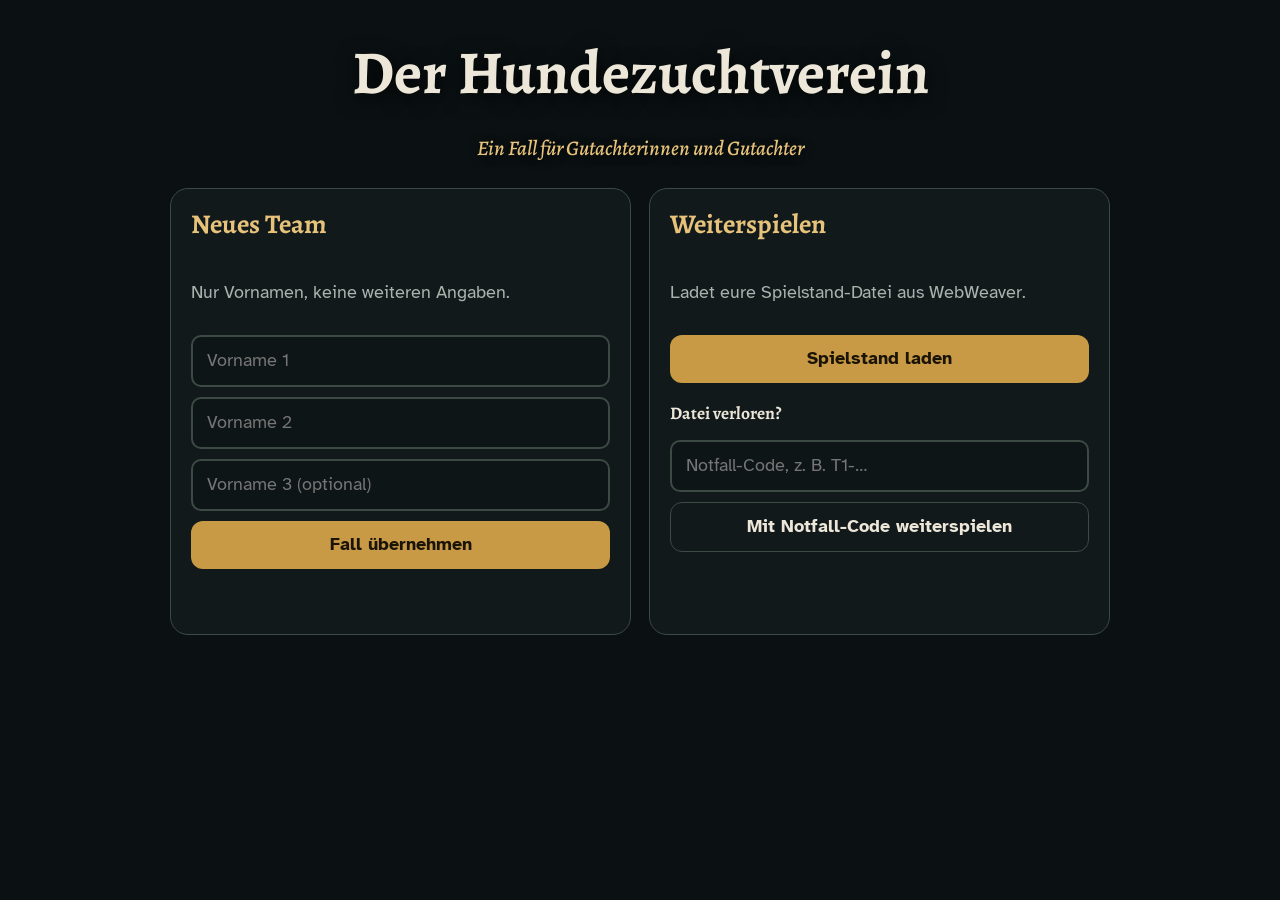
==== index.html @ 2e479d70 "Add files via upload" ====
<!DOCTYPE html>
<html lang="de">
<head>
<meta charset="utf-8">
<meta name="viewport" content="width=device-width, initial-scale=1, viewport-fit=cover">
<meta name="robots" content="noindex">
<title>Der Hundezuchtverein</title>
<link rel="stylesheet" href="engine/tresor.css?v=20261101a">
</head>
<body>
<div id="preview-hint">Das Spiel wird geladen …<br><br>Bleibt diese Meldung stehen, öffnet den Link in Safari und ladet die Seite neu.<br>Hilft das nicht, fehlen Dateien: Bitte der Lehrkraft Bescheid geben.</div>
<main id="start"></main>
<script src="engine/tresor.js?v=20261101a"></script>
<script>
TRESOR.start({
  base: '',
  rooms: [
    { title: 'Der Hundezuchtverein', place: 'Genetik · Mission 1 und 2', href: 'raum/index.html', color: '#D98A82' }
  ]
});
</script>
</body>
</html>
---- engine/tresor.css ----
/* TRESOR-ENGINE · Gestaltung für alle Räume */
@font-face { font-family: "Atkinson"; src: url("fonts/atkinson-hyperlegible-latin-400-normal.woff2") format("woff2"); font-weight: 400; font-display: swap; }
@font-face { font-family: "Atkinson"; src: url("fonts/atkinson-hyperlegible-latin-700-normal.woff2") format("woff2"); font-weight: 700; font-display: swap; }
@font-face { font-family: "Alegreya"; src: url("fonts/alegreya-latin-500-normal.woff2") format("woff2"); font-weight: 500; font-display: swap; }
@font-face { font-family: "Alegreya"; src: url("fonts/alegreya-latin-700-normal.woff2") format("woff2"); font-weight: 700; font-display: swap; }
@font-face { font-family: "Alegreya"; src: url("fonts/alegreya-latin-500-italic.woff2") format("woff2"); font-weight: 500; font-style: italic; font-display: swap; }

:root {
  --night: #0B1113; --panel: rgba(18, 26, 28, .94); --panel-solid: #141D1F; --line: #3C4A44;
  --ink: #EDE7D9; --muted: #A9B3AC; --brass: #C99A45; --brass-hi: #E6C27A; --ok: #9CCB7B; --no: #E59A8A;
  --paper: #EAE0C8; --paper-ink: #2B2418;
  --serif: "Alegreya", Georgia, "Times New Roman", serif;
  --sans: "Atkinson", -apple-system, "Segoe UI", system-ui, sans-serif;
  color-scheme: dark;
}
*, *::before, *::after { box-sizing: border-box; }
html, body { height: 100%; margin: 0; }
body { background: var(--night); color: var(--ink); font-family: var(--sans); font-size: 18px; line-height: 1.55;
  -webkit-text-size-adjust: 100%; -webkit-tap-highlight-color: transparent; }
h1, h2, h3 { font-family: var(--serif); font-weight: 700; line-height: 1.15; margin: 0 0 .4em; }
button, input, textarea { font: inherit; color: inherit; }
:focus-visible { outline: 3px solid var(--brass-hi); outline-offset: 3px; }
.muted { color: var(--muted); } .small { font-size: .85em; }

/* Vorschau-Hinweis (wird vom Skript entfernt) */
#preview-hint { position: fixed; top: 0; right: 0; bottom: 0; left: 0; z-index: 999; background: var(--night); display: flex; align-items: center; justify-content: center;
  text-align: center; padding: 30px; font-size: 1.3rem; }

.hot:focus-visible { box-shadow: 0 0 0 3px var(--brass-hi); }
.team-bar { color: var(--brass-hi); }
.warn { border: 1px solid var(--no); border-radius: 12px; padding: 12px 14px; background: rgba(229,154,138,.08); }

/* Knöpfe */
.btn { display: inline-flex; align-items: center; justify-content: center; min-height: 48px; padding: 10px 20px; border-radius: 12px;
  border: 0; background: var(--brass); color: #1A1407; font-weight: 700; cursor: pointer; text-decoration: none; }
.btn:active { transform: translateY(1px); }
.btn.ghost { background: transparent; color: var(--ink); border: 1.5px solid var(--line); }
.btn.small { min-height: 44px; padding: 8px 14px; font-size: .95rem; }
.row { display: flex; gap: 10px; flex-wrap: wrap; align-items: center; margin-top: 12px; }
.row.end { justify-content: flex-end; } .row.center { justify-content: center; }
.stack { display: grid; gap: 10px; }
input[type=text], textarea { width: 100%; min-height: 48px; padding: 10px 14px; border-radius: 10px; border: 2px solid var(--line);
  background: #0E1517; color: var(--ink); -webkit-user-select: text; user-select: text; }
.row input[type=text] { flex: 1; min-width: 200px; width: auto; }
textarea { resize: vertical; line-height: 1.5; }
.code-in { font-family: var(--serif); font-size: 1.35rem; letter-spacing: .12em; text-transform: uppercase; }
.feedback { min-height: 1.5em; margin-top: 8px; font-weight: 700; }
.feedback.no { color: var(--no); } .feedback.ok { color: var(--ok); }

/* Raum */
.stage { position: fixed; top: 0; right: 0; bottom: 0; left: 0; overflow: hidden; display: flex; align-items: center; justify-content: center; background: #050809;
  padding-top: env(safe-area-inset-top, 0px); padding-bottom: env(safe-area-inset-bottom, 0px); -webkit-user-select: none; user-select: none; touch-action: manipulation; }
.scene { position: relative; overflow: hidden; }
.scene-bg { position: absolute; top: 0; right: 0; bottom: 0; left: 0; width: 100%; height: 100%; object-fit: cover; }
.hot { position: absolute; background: transparent; border: 0; border-radius: 14px; cursor: pointer; padding: 0; transition: box-shadow .35s, background .35s; }
.hot.near, .hot.reveal { box-shadow: 0 0 0 2px rgba(230, 194, 122, .55), 0 0 26px rgba(230, 194, 122, .35) inset; background: rgba(230, 194, 122, .07); }
.dark { position: absolute; top: 0; right: 0; bottom: 0; left: 0; pointer-events: none; display: none; transition: opacity .5s;
  background: radial-gradient(circle at var(--x, 80%) var(--y, 75%), rgba(5, 8, 10, 0) 0, rgba(5, 8, 10, 0) 150px, rgba(5, 8, 10, .55) 260px, rgba(5, 8, 10, .8) 420px); }
.dark-mode .dark { display: block; }
.dark-mode.lights-on .dark { opacity: 0; }

.hud { position: absolute; top: 0; left: 0; right: 0; display: flex; justify-content: space-between; align-items: flex-start; gap: 12px;
  padding: calc(12px + env(safe-area-inset-top, 0px)) 16px 12px; pointer-events: none;
  background: linear-gradient(rgba(5, 8, 10, .75), rgba(5, 8, 10, 0)); }
.hud > * { pointer-events: auto; }
.hud-title strong { display: block; font-family: var(--serif); font-size: 1.45rem; text-shadow: 0 2px 8px #000; }
.hud-title span { color: var(--muted); font-size: .9rem; }
.hud-btns { display: flex; gap: 8px; flex-wrap: wrap; justify-content: flex-end; }
.hud-btn { min-height: 44px; padding: 8px 14px; border-radius: 999px; background: rgba(16, 22, 24, .82); border: 1px solid var(--line); cursor: pointer; }
.inv { position: absolute; left: 50%; transform: translateX(-50%); bottom: calc(12px + env(safe-area-inset-bottom, 0px));
  display: flex; gap: 8px; align-items: center; padding: 8px 12px; border-radius: 14px; background: rgba(16, 22, 24, .85); border: 1px solid var(--line); max-width: 94vw; overflow-x: auto; }
.inv-label { color: var(--muted); font-size: .8rem; margin-right: 4px; }
.inv-empty { color: var(--muted); font-size: .85rem; font-style: italic; }
.inv-item { min-height: 44px; padding: 6px 12px; border-radius: 10px; border: 1px solid var(--brass); background: rgba(201, 154, 69, .12); cursor: pointer; font-size: .9rem; }
.rotate { display: none; }
@media (orientation: portrait) and (max-width: 1100px) {
  .rotate { display: flex; position: absolute; top: 0; right: 0; bottom: 0; left: 0; z-index: 50; background: var(--night); align-items: center; justify-content: center; text-align: center; padding: 30px; font-size: 1.25rem; }
}

/* Dialoge */
.dlg { position: fixed; top: 0; right: 0; bottom: 0; left: 0; z-index: 100; background: rgba(3, 5, 6, .7); display: flex; align-items: center; justify-content: center;
  padding: calc(16px + env(safe-area-inset-top, 0px)) 16px calc(16px + env(safe-area-inset-bottom, 0px)); }
.dlg-card { position: relative; width: 100%; max-width: 760px; max-height: 100%; overflow: auto; -webkit-overflow-scrolling: touch;
  background: var(--panel); border: 1px solid var(--line); border-radius: 18px; padding: 22px 24px; box-shadow: 0 24px 70px rgba(0, 0, 0, .6); }
.dlg-card h2 { color: var(--brass-hi); font-size: 1.7rem; padding-right: 44px; }
.dlg-close { position: absolute; top: 10px; right: 10px; width: 44px; height: 44px; border: 0; border-radius: 50%; background: transparent; font-size: 1.8rem; line-height: 1; color: var(--muted); cursor: pointer; }
.dlg-card p { margin: .4em 0 .8em; }
.dlg-world { max-width: 620px; font-family: var(--serif); font-size: 1.2rem; }
.dlg-doc.notebook .doc-text, .dlg-doc.paper .doc-text, .dlg-doc.plaque .doc-text {
  background: var(--paper); color: var(--paper-ink); border-radius: 6px; padding: 18px 20px; font-family: var(--serif); font-size: 1.18rem; line-height: 1.55;
  box-shadow: 0 8px 24px rgba(0, 0, 0, .45); }
.dlg-doc.notebook .doc-text { font-style: italic; transform: rotate(-.5deg); }
.dlg-doc.plaque .doc-text { background: linear-gradient(135deg, #C9A35A, #9C7631); color: #22190A; font-style: normal; }
.dlg-lock { max-width: 560px; }
.dlg-done h2 { color: var(--ok); }

/* Nachrichten */
.msg { display: flex; gap: 14px; align-items: flex-start; margin: 10px 0; }
.msg-face { width: 64px; height: 64px; border-radius: 50%; object-fit: cover; border: 2px solid var(--brass); flex: none; }
.msg-body { background: rgba(255, 255, 255, .04); border: 1px solid var(--line); border-radius: 4px 14px 14px 14px; padding: 10px 14px; flex: 1; }
.msg-from { font-size: .85rem; color: var(--muted); margin-bottom: 4px; } .msg-from strong { color: var(--brass-hi); }
.msg-text p { margin: .2em 0 .5em; }
.hints { margin-top: 16px; border-top: 1px solid var(--line); padding-top: 12px; }

/* Rätsel */
.prompt { font-size: 1.05rem; }
.wheels { display: flex; gap: 14px; justify-content: center; margin: 14px 0; }
.wheel { display: flex; flex-direction: column; align-items: center; background: #0E1517; border: 2px solid var(--line); border-radius: 14px; padding: 6px; }
.wheel-btn { width: 64px; height: 52px; border: 0; background: transparent; font-size: 1.3rem; color: var(--brass-hi); cursor: pointer; }
.wheel-val { font-family: var(--serif); font-size: 2.4rem; font-weight: 700; min-width: 64px; text-align: center; }
.cards { display: grid; grid-template-columns: repeat(auto-fit, minmax(150px, 1fr)); gap: 12px; margin: 12px 0; }
.card-item { position: relative; display: flex; flex-direction: column; align-items: center; gap: 4px; padding: 12px; min-height: 140px;
  background: #182224; border: 2px solid var(--line); border-radius: 14px; cursor: pointer; }
.card-item em { color: var(--muted); font-family: var(--serif); }
.card-item.picked { border-color: var(--brass); background: #252118; }
.card-item .num { position: absolute; top: 8px; right: 8px; min-width: 30px; height: 30px; border-radius: 50%; background: var(--brass); color: #1A1407; font-weight: 700; line-height: 30px; }
.card-item .num:empty { display: none; }
.card-art svg { width: 110px; height: 80px; }
.select-stage { position: relative; margin: 12px 0; border-radius: 12px; overflow: hidden; }
.select-stage img { display: block; width: 100%; }
.mark { position: absolute; width: 56px; height: 56px; margin: -28px 0 0 -28px; border-radius: 50%; border: 3px solid var(--brass-hi);
  background: rgba(230, 194, 122, .2); cursor: pointer; box-shadow: 0 0 0 3px rgba(0, 0, 0, .35); }
.mark.on { background: rgba(156, 203, 123, .55); border-color: #DDF2CF; }
.mark-label { position: absolute; top: 58px; left: 50%; transform: translateX(-50%); white-space: nowrap; background: rgba(10, 14, 16, .85);
  color: var(--ink); padding: 2px 8px; border-radius: 6px; font-size: .85rem; pointer-events: none; }
.pool { display: flex; flex-wrap: wrap; gap: 8px; min-height: 52px; margin: 10px 0; }
.chip { min-height: 44px; padding: 8px 14px; border-radius: 999px; border: 2px solid var(--line); background: #182224; cursor: pointer; }
.chip.active { border-color: var(--brass-hi); background: #2E2815; }
.targets { display: grid; grid-template-columns: repeat(auto-fit, minmax(200px, 1fr)); gap: 10px; }
.zone { display: block; width: 100%; text-align: left; min-height: 120px; padding: 12px; border-radius: 14px; border: 2px dashed var(--line); background: rgba(255, 255, 255, .03); cursor: pointer; }
.zone strong { display: block; font-family: var(--serif); font-size: 1.15rem; margin-bottom: 6px; }
.zone-cards { display: flex; flex-wrap: wrap; gap: 6px; }
.lbl { display: block; margin: 12px 0 6px; font-weight: 700; }

/* Zoom */
.zoom-box { max-height: 60vh; overflow: auto; border-radius: 12px; background: #000; -webkit-overflow-scrolling: touch; }
.zoom-box img { display: block; width: 100%; }

/* Akte */
.dlg-akte { max-width: 820px; }
.tabs { display: flex; gap: 6px; flex-wrap: wrap; margin: 6px 0 14px; }
.tab { min-height: 44px; padding: 8px 14px; border-radius: 10px; border: 1px solid var(--line); background: transparent; cursor: pointer; }
.tab.on { background: var(--brass); color: #1A1407; border-color: var(--brass); font-weight: 700; }
.akte-item { border: 1px solid var(--line); border-radius: 12px; padding: 12px 14px; margin: 10px 0; background: rgba(255, 255, 255, .03); }
.akte-item.evidence { border-color: var(--brass); }
.merksatz { border-left: 4px solid var(--brass); padding-left: 12px; font-family: var(--serif); font-size: 1.1rem; }

/* Meldung */
.toast { position: fixed; left: 50%; top: calc(80px + env(safe-area-inset-top, 0px)); transform: translateX(-50%); z-index: 200; max-width: min(620px, 90vw);
  background: rgba(16, 22, 24, .95); border: 1px solid var(--brass); border-radius: 12px; padding: 10px 16px; text-align: center; opacity: 0; transition: opacity .3s; pointer-events: none; }
.toast.show { opacity: 1; }

/* Startseite */
.start-bg { position: fixed; top: 0; right: 0; bottom: 0; left: 0; background: center / cover no-repeat; filter: brightness(.55); z-index: -1; }
#start { max-width: 980px; margin: 0 auto; padding: calc(28px + env(safe-area-inset-top, 0px)) 20px 40px; }
.start-head { text-align: center; margin: 10px 0 24px; }
.start-head h1 { font-size: clamp(2.4rem, 6vw, 3.8rem); text-shadow: 0 4px 20px #000; }
.start-head .sub { font-family: var(--serif); font-style: italic; font-size: 1.3rem; color: var(--brass-hi); text-shadow: 0 2px 10px #000; }
.start-panels { display: grid; grid-template-columns: repeat(auto-fit, minmax(300px, 1fr)); gap: 18px; }
.panel { background: var(--panel); border: 1px solid var(--line); border-radius: 18px; padding: 20px; display: grid; gap: 10px; align-content: start; }
.panel h2 { color: var(--brass-hi); } .panel h3 { font-size: 1.1rem; margin-top: 10px; }
.team { text-align: center; font-family: var(--serif); font-size: 1.2rem; }
.plan { display: grid; grid-template-columns: repeat(auto-fit, minmax(210px, 1fr)); gap: 14px; margin: 18px 0; }
.plan-room { display: flex; flex-direction: column; gap: 4px; min-height: 110px; padding: 16px; border-radius: 16px; text-decoration: none; color: var(--ink);
  background: var(--panel); border: 2px solid var(--c, var(--brass)); }
.plan-room strong { font-family: var(--serif); font-size: 1.3rem; color: var(--c, var(--brass-hi)); }
.plan-room.closed { border-color: var(--line); opacity: .55; }
.plan-room.closed strong { color: var(--muted); }

/* ===== Engine 1.2: Textkarten, Lückensatz, Einspruch, Tabellen, Notfall auf Papier ===== */
.dlg-card h3 { font-family: var(--serif); font-size: 1.15rem; color: var(--brass-hi); margin: 18px 0 8px; }
.opts { display: grid; gap: 8px; margin: 8px 0; }
.opt { display: flex; gap: 12px; align-items: flex-start; text-align: left; min-height: 52px; padding: 10px 14px; border-radius: 12px;
  border: 2px solid var(--line); background: #182224; cursor: pointer; line-height: 1.4; }
.opt:hover { border-color: #56655C; }
.opt.on { border-color: var(--brass-hi); background: #2E2815; }
.opt-tag { flex: none; min-width: 2.2em; font-family: var(--serif); font-weight: 700; color: var(--brass-hi); }
.opt-text { flex: 1; }
.cloze { line-height: 2.6; font-size: 1.05rem; margin: 10px 0; }
.cloze strong { color: var(--brass-hi); font-family: var(--serif); }
select.gap { display: inline-block; max-width: 100%; min-height: 44px; margin: 2px 4px; padding: 6px 10px; border-radius: 10px;
  border: 2px solid var(--brass); background: #182224; color: var(--ink); font: inherit; }
.konter { margin-top: 8px; }
.evi { border: 1px solid var(--line); border-radius: 10px; margin: 6px 0; padding: 6px 12px; background: rgba(255, 255, 255, .03); }
.evi summary { cursor: pointer; min-height: 44px; display: flex; align-items: center; font-weight: 700; }
.evi .doc-text { background: transparent; padding: 4px 0 8px; }
.tbl-wrap { overflow-x: auto; margin: 8px 0; }
table.data { border-collapse: collapse; width: 100%; font-size: .95rem; }
table.data th, table.data td { border: 1px solid var(--line); padding: 6px 10px; text-align: left; }
table.data th { background: #1B2A2B; color: var(--brass-hi); font-family: var(--serif); }
.paper-task { border-left: 4px solid var(--brass); padding: 8px 12px; background: rgba(201, 154, 69, .08); }
.check { display: flex; gap: 10px; align-items: center; min-height: 48px; cursor: pointer; }
.check input { width: 26px; height: 26px; accent-color: #C99A45; }

.einspruch-sum { margin: 14px 0 4px; padding: 8px 12px; border-left: 4px solid var(--brass); background: rgba(201, 154, 69, .08); font-size: .95rem; }

/* ===== Engine 1.3: optionale Sprachaufnahmen ===== */
.audio-box { margin: 10px 0 12px; padding: 8px 12px; border: 1px solid var(--line); border-radius: 12px; background: rgba(255, 255, 255, .04); }
.audio-label { display: block; font-size: .85rem; color: var(--muted); margin-bottom: 4px; }
.audio-box audio { width: 100%; min-height: 44px; }
.dlg-doc.paper .audio-box, .dlg-doc.notebook .audio-box { background: rgba(0, 0, 0, .25); }

/* ===== Engine 1.3: Nachschlagen ===== */
.ref { border: 1px solid var(--line); border-radius: 12px; padding: 2px 14px 8px; margin: 12px 0 14px; background: rgba(255, 255, 255, .03); }
.ref summary { min-height: 44px; display: flex; align-items: center; font-weight: 700; color: var(--brass-hi); cursor: pointer; }
.ref-item { margin: 6px 0 10px; padding-top: 8px; border-top: 1px dashed var(--line); font-size: .98rem; }
.ref-item .doc-text { font-family: var(--serif); font-size: 1.05rem; background: rgba(255, 255, 255, .04); padding: 8px 12px; border-radius: 8px; }
.ref-own { font-style: italic; background: rgba(201, 154, 69, .08); border-left: 4px solid var(--brass); padding: 6px 12px; }

/* Freitext mit Nachschlagen: auf breiten Bildschirmen zwei Spalten (links schreiben, rechts nachschlagen) */
@media (min-width: 900px) {
  .dlg-card.has-ref { display: grid; grid-template-columns: minmax(0, 1fr) minmax(0, 1fr); column-gap: 22px; align-content: start; max-width: 1080px; }
  .dlg-card.has-ref > * { grid-column: 1; }
  .dlg-card.has-ref > .ref { grid-column: 2; grid-row: 2 / span 8; align-self: start; margin: 0; max-height: 68vh; overflow: auto; }
}

.audio-msg { display: none; font-size: .92rem; color: #E59A8A; }
.audio-msg a { color: var(--brass-hi); }

/* ---------- Neue Rätselformate ab Engine 1.4 ---------- */
/* Markieren im Text: Farbe nie allein, hinter jeder Markierung steht das Wort in Klammern */
.pens { display: flex; flex-wrap: wrap; gap: 8px; margin: 10px 0; }
.pen { min-height: 48px; padding: 8px 16px; border-radius: 999px; border: 2px solid var(--line); background: #182224; color: var(--ink); cursor: pointer; font: inherit; }
.pen.on { border-color: var(--brass-hi); background: #2E2815; font-weight: 700; }
.markup-text { line-height: 2.3; font-size: 1.08rem; margin: 12px 0; padding: 14px; border-radius: 14px; background: rgba(255, 255, 255, .04); border: 1px solid var(--line); }
.seg { display: inline; padding: 4px 6px; margin: 0 1px; border-radius: 8px; border: 2px solid transparent; background: transparent; color: var(--ink); font: inherit; text-align: left; cursor: pointer; }
.seg:hover { border-color: #56655C; }
.seg-nr { font-family: var(--serif); font-weight: 700; color: var(--brass-hi); }
.seg-tag { font-weight: 700; font-size: .9rem; }
.seg.m-beo { border-bottom: 4px solid var(--brass-hi); background: rgba(230, 194, 122, .18); }
.seg.m-deu { border: 2px dashed #9CCB7B; background: rgba(156, 203, 123, .16); }
/* Nachfragen */
.annahmen { margin: 10px 0; padding: 10px 14px; border-left: 4px solid var(--brass); background: rgba(201, 154, 69, .08); font-size: .97rem; }
.annahmen p { margin: 6px 0; }
.nf-rows { display: grid; gap: 14px; margin: 12px 0; }
.nf-row { padding: 12px 14px; border-radius: 14px; border: 1px solid var(--line); background: rgba(255, 255, 255, .03); }
.nf-say { margin: 0 0 8px; font-family: var(--serif); font-size: 1.08rem; }
.nf-reply { margin-top: 8px; }
.nf-label { display: block; margin-top: 8px; }
/* Netz verbinden */
.net-stage { position: relative; height: 430px; margin: 12px 0 6px; border-radius: 14px; border: 1px dashed var(--line); background: rgba(255, 255, 255, .03); overflow: hidden; }
.net-lines { position: absolute; left: 0; top: 0; width: 100%; height: 100%; pointer-events: none; }
.net-node { position: absolute; transform: translate(-50%, -50%); width: 34%; min-width: 150px; max-width: 260px; padding: 10px 12px; text-align: left; border-radius: 12px;
  border: 2px solid var(--line); background: var(--panel-solid); color: var(--ink); font: inherit; font-size: .95rem; line-height: 1.35; cursor: pointer; display: flex; gap: 8px; align-items: flex-start; z-index: 1; }
.net-node strong { flex: none; font-family: var(--serif); color: var(--brass-hi); }
.net-node.from { border-color: var(--brass-hi); background: #2E2815; }
.net-edges { display: flex; flex-wrap: wrap; gap: 8px; margin: 6px 0 10px; align-items: center; }
.net-edges .edge { white-space: nowrap; }
@media (max-width: 640px) { .net-stage { height: 560px; } .net-node { width: 44%; } }
/* Aufgabe auf Papier */
.sample-chain { margin: 10px 0; padding-left: 1.4em; }
.sample-chain li { margin: 6px 0; padding: 6px 10px; border-radius: 10px; background: rgba(255, 255, 255, .05); list-style: decimal; }
.sample-chain li + li::before { content: ''; }

/* ---------- Schloss-Animation ab Engine 1.5 ---------- */
.fx-lock { position: fixed; inset: 0; z-index: 2000; display: flex; flex-direction: column; align-items: center; justify-content: center; padding: 20px; text-align: center;
  background: radial-gradient(circle at 50% 42%, #1B2A2C 0%, #080C0D 70%); color: var(--ink); overflow: hidden; animation: fxFade .35s ease-out; }
.fx-lock.out { opacity: 0; transition: opacity .3s; }
.fx-glow { position: absolute; left: 50%; top: 40%; width: 640px; height: 640px; margin: -320px 0 0 -320px; border-radius: 50%; opacity: 0;
  background: radial-gradient(circle, rgba(230, 194, 122, .55) 0%, rgba(201, 154, 69, .18) 40%, rgba(201, 154, 69, 0) 70%); animation: fxGlow 2.4s ease-out 2.35s forwards; }
.fx-ring { position: absolute; left: 50%; top: 40%; width: 260px; height: 260px; margin: -130px 0 0 -130px; border-radius: 50%; border: 4px solid var(--brass-hi); opacity: 0; animation: fxRing 1.3s ease-out 2.45s forwards; }
.fx-ring.r2 { animation-delay: 2.75s; border-width: 2px; }
.fx-stage { position: relative; width: min(240px, 52vw); }
.fx-svg { width: 100%; height: auto; display: block; filter: drop-shadow(0 8px 24px rgba(0, 0, 0, .6)); animation: fxShake .5s ease-in-out 1.95s; }
.fx-shackle { transform-origin: 82px 132px; animation: fxShackle 1s ease-in-out 2.35s forwards; }
.fx-body { animation: fxFlash .9s ease-out 2.35s; }
.fx-sparks { position: absolute; left: 50%; top: 47%; width: 0; height: 0; }
.spark { position: absolute; left: -4px; top: -4px; width: 8px; height: 8px; border-radius: 50%; background: var(--brass-hi); box-shadow: 0 0 10px 2px rgba(230, 194, 122, .9); opacity: 0;
  animation: fxSpark 1.2s ease-out calc(2.45s + var(--dl)) forwards; }
.fx-lamps { display: flex; gap: 26px; margin: 18px 0 10px; }
.fx-lamp { display: flex; flex-direction: column; align-items: center; gap: 6px; font-size: .95rem; color: var(--muted); }
.fx-lamp i { width: 22px; height: 22px; border-radius: 50%; background: #2A3331; border: 2px solid var(--line); }
.fx-lamp span { font-family: var(--serif); letter-spacing: .02em; }
.fx-lamp.l1 i { animation: fxLamp .4s ease-out .5s forwards; } .fx-lamp.l2 i { animation: fxLamp .4s ease-out 1.1s forwards; } .fx-lamp.l3 i { animation: fxLamp .4s ease-out 1.7s forwards; }
.fx-lamp.l1 span { animation: fxLampText .4s ease-out .5s forwards; } .fx-lamp.l2 span { animation: fxLampText .4s ease-out 1.1s forwards; } .fx-lamp.l3 span { animation: fxLampText .4s ease-out 1.7s forwards; }
.fx-title { margin: 6px 0 4px; font-family: var(--serif); font-size: clamp(1.9rem, 6vw, 3rem); color: var(--brass-hi); letter-spacing: .03em; opacity: 0; transform: translateY(14px); animation: fxIn .7s ease-out 3.1s forwards; }
.fx-text { margin: 0 0 18px; max-width: 34em; font-size: 1.1rem; opacity: 0; animation: fxIn .7s ease-out 3.5s forwards; }
.fx-next { opacity: 0; pointer-events: none; animation: fxIn .5s ease-out 4.1s forwards; }
.fx-lock.done .fx-next { opacity: 1; pointer-events: auto; animation: none; }
.fx-skip { position: absolute; top: calc(14px + env(safe-area-inset-top, 0px)); right: 16px; min-height: 44px; padding: 8px 14px; background: transparent; border: 1.5px solid var(--line); border-radius: 12px; color: var(--muted); font: inherit; cursor: pointer; }
.fx-lock.done .fx-skip { display: none; }
@keyframes fxFade { from { opacity: 0; } to { opacity: 1; } }
@keyframes fxLamp { to { background: #FFE9A8; border-color: #FFF4CF; box-shadow: 0 0 18px 6px rgba(255, 224, 140, .85); } }
@keyframes fxLampText { to { color: var(--ink); } }
@keyframes fxShake { 0%, 100% { transform: translateX(0); } 20% { transform: translateX(-6px) rotate(-1.5deg); } 40% { transform: translateX(6px) rotate(1.5deg); } 60% { transform: translateX(-4px); } 80% { transform: translateX(4px); } }
@keyframes fxShackle { 0% { transform: translateY(0) rotate(0); } 40% { transform: translateY(-30px) rotate(0); } 100% { transform: translateY(-30px) rotate(-42deg); } }
@keyframes fxFlash { 0% { filter: brightness(1); } 35% { filter: brightness(2.2); } 100% { filter: brightness(1); } }
@keyframes fxRing { 0% { transform: scale(.25); opacity: .95; } 100% { transform: scale(3.4); opacity: 0; } }
@keyframes fxGlow { 0% { opacity: 0; transform: scale(.4); } 30% { opacity: 1; } 100% { opacity: .55; transform: scale(1.1); } }
@keyframes fxSpark { 0% { opacity: 1; transform: translate(0, 0) scale(1); } 100% { opacity: 0; transform: translate(var(--dx), var(--dy)) scale(.2); } }
@keyframes fxIn { to { opacity: 1; transform: none; } }
/* Wer Bewegung abgeschaltet hat (oder „Überspringen“ wählt), sieht sofort das Endbild */
.fx-lock.still *, .fx-lock.still { animation: none !important; }
.fx-lock.still .fx-shackle { transform: translateY(-30px) rotate(-42deg); }
.fx-lock.still .fx-lamp i { background: #FFE9A8; border-color: #FFF4CF; box-shadow: 0 0 14px 4px rgba(255, 224, 140, .7); }
.fx-lock.still .fx-lamp span { color: var(--ink); }
.fx-lock.still .fx-glow { opacity: .5; }
.fx-lock.still .fx-title, .fx-lock.still .fx-text { opacity: 1; transform: none; }
.fx-lock.still .fx-ring, .fx-lock.still .spark { opacity: 0; }
.fx-lock.still .fx-next { opacity: 1; pointer-events: auto; }
/* Effekte dürfen nie Eingaben abfangen; Knöpfe liegen immer oben */
.fx-glow, .fx-ring, .fx-stage, .fx-sparks, .spark, .fx-lamps, .fx-title, .fx-text { pointer-events: none; }
.fx-next, .fx-skip { position: relative; z-index: 5; }
.fx-skip { position: absolute; }
.fx-svg { overflow: visible; }

/* ---------- V2.1: kompaktere Rätsel, lesbarere Markierung ---------- */
.pen { display: flex; flex-direction: column; align-items: flex-start; gap: 2px; text-align: left; border-radius: 16px; padding: 8px 16px; }
.pen small { font-weight: 400; font-size: .85rem; color: var(--muted); }
.markup-text { display: grid; gap: 6px; line-height: 1.45; padding: 10px; font-size: 1.05rem; }
.seg { display: flex; gap: 10px; align-items: baseline; width: 100%; min-height: 48px; margin: 0; padding: 8px 12px; border-radius: 10px; }
.seg-text { flex: 1; }
.seg-tag { flex: none; margin-left: auto; white-space: nowrap; font-size: .85rem; }
.markup-note { margin: 6px 2px 0; }
.annahmen { font-size: .93rem; margin: 6px 0; padding: 8px 12px; }
.annahmen p { margin: 4px 0; }
.nf-rows { gap: 10px; margin: 8px 0; }
.nf-row { padding: 10px 12px; }
.nf-say { margin: 0 0 8px; font-size: 1rem; }
.nf-line { display: flex; flex-wrap: wrap; gap: 10px 16px; align-items: center; }
.nf-label { margin: 0; display: flex; gap: 8px; align-items: center; }
.nf-reply { margin-top: 8px; }
@media (min-width: 700px) { .opts.grid2 { grid-template-columns: 1fr 1fr; } }
@media (min-width: 700px) { .mappe { display: grid; grid-template-columns: 1fr 1fr; gap: 8px; align-items: start; } .mappe details[open] { grid-column: 1 / -1; } }

/* ---------- V2.2 ---------- */
/* Querformat-Hinweis liegt über allem, auch über Dialogen (sonst scheint er durch deren Hintergrund) */
@media (orientation: portrait) and (max-width: 1100px) { .rotate { position: fixed; z-index: 3000; } }
.cloze-row { margin: 6px 0; line-height: 1.6; }
.cloze-row select.gap { max-width: 100%; }
.cloze-row select.gap.block { display: block; width: 100%; margin: 4px 0 0; }

/* ---------- Engine 1.8: Untersuchungsobjekt, Widerspruch markieren, Tabelle ausfüllen ---------- */
.dlg-card.dlg-wide { max-width: 1100px; }
.obj-wrap { display: grid; gap: 14px; margin: 8px 0; }
@media (min-width: 900px) { .obj-wrap { grid-template-columns: minmax(0, 1.15fr) minmax(0, 1fr); align-items: start; } }
.obj-tools { margin: 0 0 8px; }
.obj-tools .pen { min-height: 44px; padding: 6px 14px; }
.obj-stage { position: relative; display: inline-block; max-width: 100%; border-radius: 12px; overflow: hidden; background: #000; vertical-align: top; }
.obj-stage img { display: block; max-width: 100%; max-height: 52vh; width: auto; height: auto; }
.obj-spots { position: absolute; inset: 0; }
.obj-spot { position: absolute; min-width: 44px; min-height: 44px; border: 2px dashed rgba(230, 194, 122, .75); border-radius: 10px; background: rgba(230, 194, 122, .08); cursor: pointer; padding: 0; color: var(--ink); }
.obj-spot.sel { border-style: solid; border-color: var(--brass-hi); background: rgba(230, 194, 122, .22); }
.obj-spot.marked { border: 3px solid #9CCB7B; background: rgba(156, 203, 123, .2); }
.obj-tag { position: absolute; left: 50%; bottom: 100%; transform: translate(-50%, -2px); white-space: nowrap; font-size: .8rem; background: rgba(10, 14, 16, .9); padding: 1px 6px; border-radius: 6px; pointer-events: none; }
.obj-tag:empty { display: none; }
.obj-befund { min-height: 88px; padding: 10px 12px; border-radius: 12px; border: 1px solid var(--line); background: rgba(255, 255, 255, .04); font-size: .98rem; }
.obj-befund p { margin: 0 0 6px; }
.obj-rows { display: grid; gap: 6px; margin-top: 10px; }
.obj-row { display: grid; grid-template-columns: minmax(0, 1fr) minmax(0, 13em); gap: 8px; align-items: center; font-size: .95rem; }
.obj-row select.gap { width: 100%; margin: 0; }
.wd-wrap { display: grid; gap: 14px; margin: 8px 0; }
@media (min-width: 760px) { .wd-wrap { grid-template-columns: 1fr 1fr; } }
.wd-col h3 { margin-top: 4px; }
.wd-block { margin: 0 0 10px; padding: 8px 10px; border-radius: 12px; border: 1px solid var(--line); background: rgba(255, 255, 255, .03); }
.wd-title { display: block; font-family: var(--serif); color: var(--brass-hi); margin-bottom: 4px; }
.wd-items { display: flex; flex-wrap: wrap; gap: 6px; }
.wd-item { display: inline-block; text-align: left; min-height: 44px; margin: 0; padding: 8px 12px; border-radius: 10px; border: 2px solid var(--line); background: #182224; color: var(--ink); font: inherit; cursor: pointer; }
.wd-item.on { border-color: var(--brass-hi); background: #2E2815; font-weight: 700; }
table.tb-fill td { padding: 4px; }
.tb-cell { width: 100%; min-height: 44px; padding: 6px 8px; border-radius: 8px; border: 2px dashed var(--line); background: #182224; color: var(--muted); font: inherit; cursor: pointer; }
/* Zustände nur als Wort, alle gleich umrandet: Farbe darf nicht wie richtig/falsch wirken */
.tb-cell.s-j, .tb-cell.s-n, .tb-cell.s-x { border: 2px solid var(--brass); color: var(--ink); }
.doc-img { display: block; max-width: 100%; max-height: 40vh; margin: 6px 0; border-radius: 8px; }
/* ---------- Engine 1.9: Untersuchungsobjekt „zeigen“ schrittweise ---------- */
.obj-right { display: grid; gap: 10px; align-content: start; }
.obj-step { padding: 10px 14px; border-radius: 12px; border: 2px solid var(--brass); background: rgba(201, 154, 69, .08); }
.obj-step p { margin: 0 0 6px; }
.obj-step .row { margin-top: 4px; }
.obj-step-nr { font-size: .85rem; color: var(--muted); }
.obj-step-text { font-family: var(--serif); font-size: 1.2rem; }
.obj-list { display: grid; gap: 4px; }
.obj-li { display: grid; grid-template-columns: 1.6em minmax(0, 1fr) auto; gap: 8px; align-items: center; min-height: 44px; padding: 6px 10px; text-align: left;
  border-radius: 10px; border: 1px solid var(--line); background: rgba(255, 255, 255, .03); color: var(--ink); font: inherit; font-size: .92rem; cursor: pointer; }
.obj-li.on { border: 2px solid var(--brass-hi); }
.obj-li-nr { font-family: var(--serif); color: var(--brass-hi); font-weight: 700; }
.obj-li-ans { white-space: nowrap; font-size: .88rem; }

/* ---------- Engine 2.0: Sammelwand, Simulation, Freitext mit Haken ---------- */
.dlg-card.dlg-wall { max-width: 1100px; }
.wall-board { position: relative; border-radius: 14px; border: 1px dashed var(--line); background: rgba(255, 255, 255, .03); overflow: auto; touch-action: none; }
.wall-card { position: absolute; width: 22%; min-height: 64px; padding: 8px 10px; border-radius: 10px; border: 2px solid var(--line); background: var(--panel-solid);
  color: var(--ink); cursor: grab; user-select: none; -webkit-user-select: none; font-size: .9rem; line-height: 1.3; box-shadow: 0 4px 12px rgba(0, 0, 0, .35); }
.wall-card.drag { cursor: grabbing; border-color: var(--brass-hi); z-index: 5; }
.wall-card strong { display: block; }
.wall-tag { display: block; font-size: .75rem; color: var(--brass-hi); text-transform: uppercase; letter-spacing: .04em; margin-bottom: 2px; }
.wall-card.k-daten { border-color: #6FA8B0; }
.wall-card.k-ergebnis { border-color: var(--brass); }
.sim-wrap { display: grid; gap: 14px; margin: 8px 0; }
@media (min-width: 900px) { .sim-wrap { grid-template-columns: minmax(0, 1fr) minmax(0, 1fr); align-items: start; } }
.sim-controls { display: grid; gap: 8px; }
.sim-ctl { display: flex; flex-wrap: wrap; gap: 6px; align-items: center; }
.sim-ctl-label { width: 100%; font-size: .9rem; }
.sim-ctl .pen { min-height: 44px; padding: 6px 12px; }
.sim-out { min-height: 120px; padding: 10px 12px; border-radius: 12px; border: 1px solid var(--line); background: rgba(255, 255, 255, .03); }
.sim-saved { margin-top: 8px; font-size: .92rem; }
.sim-saved p { margin: 2px 0; }
.ft-checks { margin: 8px 0; }
.ft-sample { margin: 8px 0; }
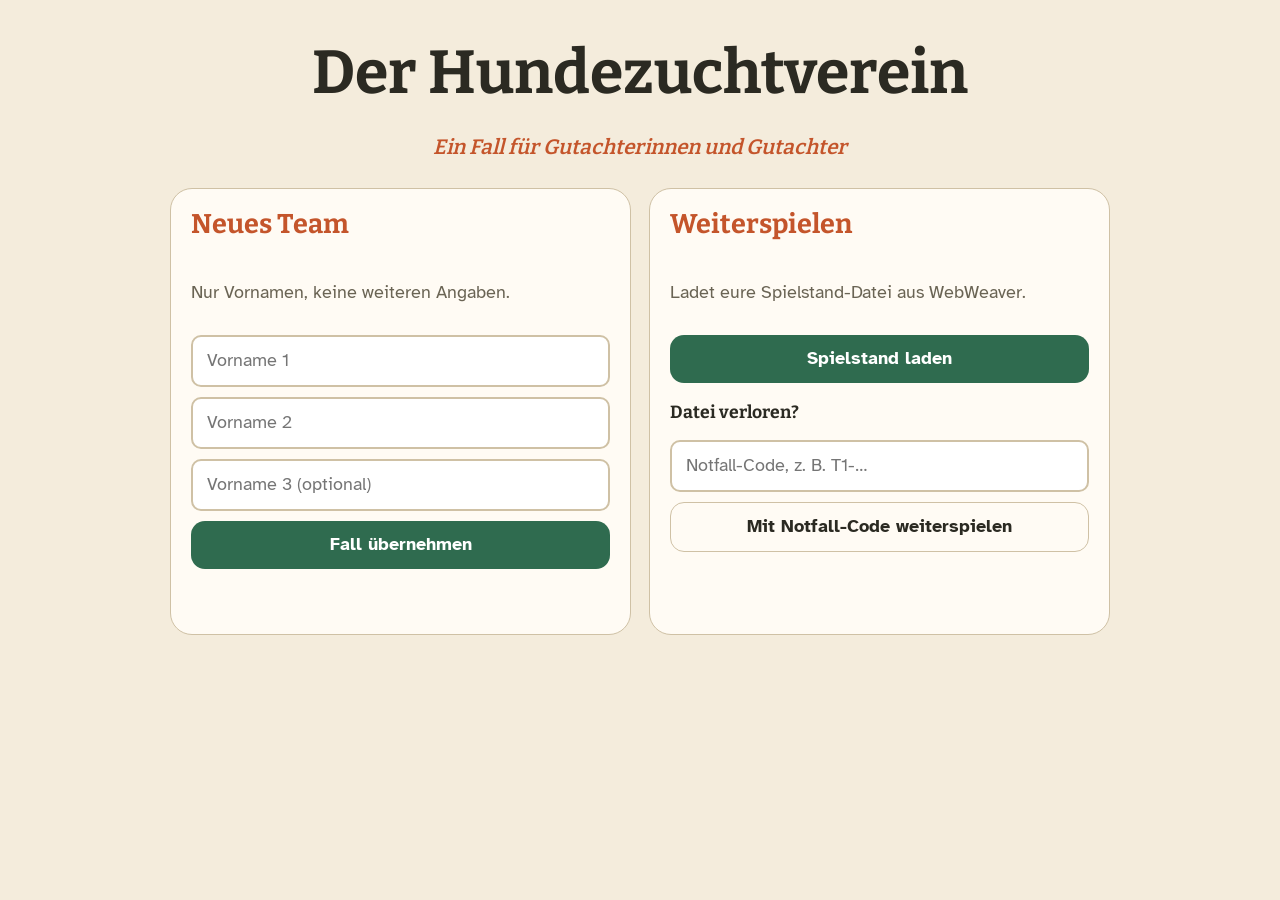
==== commit d5e6dd5d: "Add files via upload" ====
--- a/index.html
+++ b/index.html
@@ -5,17 +5,18 @@
 <meta name="viewport" content="width=device-width, initial-scale=1, viewport-fit=cover">
 <meta name="robots" content="noindex">
 <title>Der Hundezuchtverein</title>
-<link rel="stylesheet" href="engine/tresor.css?v=20261101a">
+<link rel="stylesheet" href="engine/tresor.css?v=20261101f">
 </head>
 <body>
 <div id="preview-hint">Das Spiel wird geladen …<br><br>Bleibt diese Meldung stehen, öffnet den Link in Safari und ladet die Seite neu.<br>Hilft das nicht, fehlen Dateien: Bitte der Lehrkraft Bescheid geben.</div>
 <main id="start"></main>
-<script src="engine/tresor.js?v=20261101a"></script>
+<script src="engine/tresor.js?v=20261101f"></script>
 <script>
 TRESOR.start({
   base: '',
   rooms: [
-    { title: 'Der Hundezuchtverein', place: 'Genetik · Mission 1 und 2', href: 'raum/index.html', color: '#D98A82' }
+    { title: 'Das Vereinsbüro', place: 'Raum 1 · Der Brief der Käuferin', href: 'raum1/index.html', color: '#2F6B4F' },
+    { title: 'Die Zwinger-Stube', place: 'Raum 2 · Der Einspruch des Züchters', href: 'raum2/index.html', color: '#C4552B' }
   ]
 });
 </script>
--- a/engine/tresor.css
+++ b/engine/tresor.css
@@ -1,17 +1,17 @@
-/* TRESOR-ENGINE · Gestaltung für alle Räume */
+/* HUNDEZUCHTVEREIN · helles Design (Kopie der Engine-Gestaltung, bewusst anders als das Evolutionsspiel) */
+@font-face { font-family: "Bitter"; src: url("fonts/bitter-latin-600-normal.woff2") format("woff2"); font-weight: 600; font-display: swap; }
+@font-face { font-family: "Bitter"; src: url("fonts/bitter-latin-700-normal.woff2") format("woff2"); font-weight: 700; font-display: swap; }
 @font-face { font-family: "Atkinson"; src: url("fonts/atkinson-hyperlegible-latin-400-normal.woff2") format("woff2"); font-weight: 400; font-display: swap; }
 @font-face { font-family: "Atkinson"; src: url("fonts/atkinson-hyperlegible-latin-700-normal.woff2") format("woff2"); font-weight: 700; font-display: swap; }
-@font-face { font-family: "Alegreya"; src: url("fonts/alegreya-latin-500-normal.woff2") format("woff2"); font-weight: 500; font-display: swap; }
-@font-face { font-family: "Alegreya"; src: url("fonts/alegreya-latin-700-normal.woff2") format("woff2"); font-weight: 700; font-display: swap; }
-@font-face { font-family: "Alegreya"; src: url("fonts/alegreya-latin-500-italic.woff2") format("woff2"); font-weight: 500; font-style: italic; font-display: swap; }
 
 :root {
-  --night: #0B1113; --panel: rgba(18, 26, 28, .94); --panel-solid: #141D1F; --line: #3C4A44;
-  --ink: #EDE7D9; --muted: #A9B3AC; --brass: #C99A45; --brass-hi: #E6C27A; --ok: #9CCB7B; --no: #E59A8A;
-  --paper: #EAE0C8; --paper-ink: #2B2418;
-  --serif: "Alegreya", Georgia, "Times New Roman", serif;
+  --night: #F4ECDC; --panel: rgba(255, 252, 245, .97); --panel-solid: #FFFCF5; --line: #CFC1A5;
+  --ink: #2B2A22; --muted: #6A6454; --brass: #2F6B4F; --brass-hi: #C4552B; --ok: #2F7D4F; --no: #B3412B;
+  --paper: #FFF8E1; --paper-ink: #2B2418;
+  --card: #FFFFFF; --card-on: #E3F0E7; --line-hi: #8FA89A; --on-accent: #FFFFFF; --stage-bg: #E4D8C0;
+  --serif: "Bitter", Georgia, "Times New Roman", serif;
   --sans: "Atkinson", -apple-system, "Segoe UI", system-ui, sans-serif;
-  color-scheme: dark;
+  color-scheme: light;
 }
 *, *::before, *::after { box-sizing: border-box; }
 html, body { height: 100%; margin: 0; }
@@ -28,11 +28,11 @@
 
 .hot:focus-visible { box-shadow: 0 0 0 3px var(--brass-hi); }
 .team-bar { color: var(--brass-hi); }
-.warn { border: 1px solid var(--no); border-radius: 12px; padding: 12px 14px; background: rgba(229,154,138,.08); }
+.warn { border: 1px solid var(--no); border-radius: 14px; padding: 12px 14px; background: rgba(229,154,138,.08); }
 
 /* Knöpfe */
-.btn { display: inline-flex; align-items: center; justify-content: center; min-height: 48px; padding: 10px 20px; border-radius: 12px;
-  border: 0; background: var(--brass); color: #1A1407; font-weight: 700; cursor: pointer; text-decoration: none; }
+.btn { display: inline-flex; align-items: center; justify-content: center; min-height: 48px; padding: 10px 20px; border-radius: 14px;
+  border: 0; background: var(--brass); color: var(--on-accent); font-weight: 700; cursor: pointer; text-decoration: none; }
 .btn:active { transform: translateY(1px); }
 .btn.ghost { background: transparent; color: var(--ink); border: 1.5px solid var(--line); }
 .btn.small { min-height: 44px; padding: 8px 14px; font-size: .95rem; }
@@ -40,7 +40,7 @@
 .row.end { justify-content: flex-end; } .row.center { justify-content: center; }
 .stack { display: grid; gap: 10px; }
 input[type=text], textarea { width: 100%; min-height: 48px; padding: 10px 14px; border-radius: 10px; border: 2px solid var(--line);
-  background: #0E1517; color: var(--ink); -webkit-user-select: text; user-select: text; }
+  background: #FFFFFF; color: var(--ink); -webkit-user-select: text; user-select: text; }
 .row input[type=text] { flex: 1; min-width: 200px; width: auto; }
 textarea { resize: vertical; line-height: 1.5; }
 .code-in { font-family: var(--serif); font-size: 1.35rem; letter-spacing: .12em; text-transform: uppercase; }
@@ -48,12 +48,12 @@
 .feedback.no { color: var(--no); } .feedback.ok { color: var(--ok); }
 
 /* Raum */
-.stage { position: fixed; top: 0; right: 0; bottom: 0; left: 0; overflow: hidden; display: flex; align-items: center; justify-content: center; background: #050809;
+.stage { position: fixed; top: 0; right: 0; bottom: 0; left: 0; overflow: hidden; display: flex; align-items: center; justify-content: center; background: var(--stage-bg);
   padding-top: env(safe-area-inset-top, 0px); padding-bottom: env(safe-area-inset-bottom, 0px); -webkit-user-select: none; user-select: none; touch-action: manipulation; }
 .scene { position: relative; overflow: hidden; }
 .scene-bg { position: absolute; top: 0; right: 0; bottom: 0; left: 0; width: 100%; height: 100%; object-fit: cover; }
 .hot { position: absolute; background: transparent; border: 0; border-radius: 14px; cursor: pointer; padding: 0; transition: box-shadow .35s, background .35s; }
-.hot.near, .hot.reveal { box-shadow: 0 0 0 2px rgba(230, 194, 122, .55), 0 0 26px rgba(230, 194, 122, .35) inset; background: rgba(230, 194, 122, .07); }
+.hot.near, .hot.reveal { box-shadow: 0 0 0 2px rgba(196, 85, 43, .55), 0 0 26px rgba(196, 85, 43, .35) inset; background: rgba(196, 85, 43, .07); }
 .dark { position: absolute; top: 0; right: 0; bottom: 0; left: 0; pointer-events: none; display: none; transition: opacity .5s;
   background: radial-gradient(circle at var(--x, 80%) var(--y, 75%), rgba(5, 8, 10, 0) 0, rgba(5, 8, 10, 0) 150px, rgba(5, 8, 10, .55) 260px, rgba(5, 8, 10, .8) 420px); }
 .dark-mode .dark { display: block; }
@@ -61,34 +61,34 @@
 
 .hud { position: absolute; top: 0; left: 0; right: 0; display: flex; justify-content: space-between; align-items: flex-start; gap: 12px;
   padding: calc(12px + env(safe-area-inset-top, 0px)) 16px 12px; pointer-events: none;
-  background: linear-gradient(rgba(5, 8, 10, .75), rgba(5, 8, 10, 0)); }
+  background: linear-gradient(rgba(255, 252, 245, .92), rgba(255, 252, 245, 0)); }
 .hud > * { pointer-events: auto; }
-.hud-title strong { display: block; font-family: var(--serif); font-size: 1.45rem; text-shadow: 0 2px 8px #000; }
+.hud-title strong { display: block; font-family: var(--serif); font-size: 1.45rem; text-shadow: 0 1px 6px rgba(255, 252, 245, .9); }
 .hud-title span { color: var(--muted); font-size: .9rem; }
 .hud-btns { display: flex; gap: 8px; flex-wrap: wrap; justify-content: flex-end; }
-.hud-btn { min-height: 44px; padding: 8px 14px; border-radius: 999px; background: rgba(16, 22, 24, .82); border: 1px solid var(--line); cursor: pointer; }
+.hud-btn { min-height: 44px; padding: 8px 14px; border-radius: 999px; background: rgba(255, 252, 245, .93); border: 1px solid var(--line); cursor: pointer; }
 .inv { position: absolute; left: 50%; transform: translateX(-50%); bottom: calc(12px + env(safe-area-inset-bottom, 0px));
-  display: flex; gap: 8px; align-items: center; padding: 8px 12px; border-radius: 14px; background: rgba(16, 22, 24, .85); border: 1px solid var(--line); max-width: 94vw; overflow-x: auto; }
+  display: flex; gap: 8px; align-items: center; padding: 8px 12px; border-radius: 14px; background: rgba(255, 252, 245, .93); border: 1px solid var(--line); max-width: 94vw; overflow-x: auto; }
 .inv-label { color: var(--muted); font-size: .8rem; margin-right: 4px; }
 .inv-empty { color: var(--muted); font-size: .85rem; font-style: italic; }
-.inv-item { min-height: 44px; padding: 6px 12px; border-radius: 10px; border: 1px solid var(--brass); background: rgba(201, 154, 69, .12); cursor: pointer; font-size: .9rem; }
+.inv-item { min-height: 44px; padding: 6px 12px; border-radius: 10px; border: 1px solid var(--brass); background: rgba(47, 107, 79, .12); cursor: pointer; font-size: .9rem; }
 .rotate { display: none; }
 @media (orientation: portrait) and (max-width: 1100px) {
   .rotate { display: flex; position: absolute; top: 0; right: 0; bottom: 0; left: 0; z-index: 50; background: var(--night); align-items: center; justify-content: center; text-align: center; padding: 30px; font-size: 1.25rem; }
 }
 
 /* Dialoge */
-.dlg { position: fixed; top: 0; right: 0; bottom: 0; left: 0; z-index: 100; background: rgba(3, 5, 6, .7); display: flex; align-items: center; justify-content: center;
+.dlg { position: fixed; top: 0; right: 0; bottom: 0; left: 0; z-index: 100; background: rgba(40, 52, 44, .55); display: flex; align-items: center; justify-content: center;
   padding: calc(16px + env(safe-area-inset-top, 0px)) 16px calc(16px + env(safe-area-inset-bottom, 0px)); }
 .dlg-card { position: relative; width: 100%; max-width: 760px; max-height: 100%; overflow: auto; -webkit-overflow-scrolling: touch;
-  background: var(--panel); border: 1px solid var(--line); border-radius: 18px; padding: 22px 24px; box-shadow: 0 24px 70px rgba(0, 0, 0, .6); }
+  background: var(--panel); border: 1px solid var(--line); border-radius: 22px; padding: 22px 24px; box-shadow: 0 24px 70px rgba(40, 40, 30, .28); }
 .dlg-card h2 { color: var(--brass-hi); font-size: 1.7rem; padding-right: 44px; }
 .dlg-close { position: absolute; top: 10px; right: 10px; width: 44px; height: 44px; border: 0; border-radius: 50%; background: transparent; font-size: 1.8rem; line-height: 1; color: var(--muted); cursor: pointer; }
 .dlg-card p { margin: .4em 0 .8em; }
 .dlg-world { max-width: 620px; font-family: var(--serif); font-size: 1.2rem; }
 .dlg-doc.notebook .doc-text, .dlg-doc.paper .doc-text, .dlg-doc.plaque .doc-text {
   background: var(--paper); color: var(--paper-ink); border-radius: 6px; padding: 18px 20px; font-family: var(--serif); font-size: 1.18rem; line-height: 1.55;
-  box-shadow: 0 8px 24px rgba(0, 0, 0, .45); }
+  box-shadow: 0 8px 24px rgba(40, 40, 30, .22); }
 .dlg-doc.notebook .doc-text { font-style: italic; transform: rotate(-.5deg); }
 .dlg-doc.plaque .doc-text { background: linear-gradient(135deg, #C9A35A, #9C7631); color: #22190A; font-style: normal; }
 .dlg-lock { max-width: 560px; }
@@ -97,7 +97,7 @@
 /* Nachrichten */
 .msg { display: flex; gap: 14px; align-items: flex-start; margin: 10px 0; }
 .msg-face { width: 64px; height: 64px; border-radius: 50%; object-fit: cover; border: 2px solid var(--brass); flex: none; }
-.msg-body { background: rgba(255, 255, 255, .04); border: 1px solid var(--line); border-radius: 4px 14px 14px 14px; padding: 10px 14px; flex: 1; }
+.msg-body { background: rgba(47, 107, 79, .07); border: 1px solid var(--line); border-radius: 4px 14px 14px 14px; padding: 10px 14px; flex: 1; }
 .msg-from { font-size: .85rem; color: var(--muted); margin-bottom: 4px; } .msg-from strong { color: var(--brass-hi); }
 .msg-text p { margin: .2em 0 .5em; }
 .hints { margin-top: 16px; border-top: 1px solid var(--line); padding-top: 12px; }
@@ -105,59 +105,59 @@
 /* Rätsel */
 .prompt { font-size: 1.05rem; }
 .wheels { display: flex; gap: 14px; justify-content: center; margin: 14px 0; }
-.wheel { display: flex; flex-direction: column; align-items: center; background: #0E1517; border: 2px solid var(--line); border-radius: 14px; padding: 6px; }
+.wheel { display: flex; flex-direction: column; align-items: center; background: #FFFFFF; border: 2px solid var(--line); border-radius: 14px; padding: 6px; }
 .wheel-btn { width: 64px; height: 52px; border: 0; background: transparent; font-size: 1.3rem; color: var(--brass-hi); cursor: pointer; }
 .wheel-val { font-family: var(--serif); font-size: 2.4rem; font-weight: 700; min-width: 64px; text-align: center; }
 .cards { display: grid; grid-template-columns: repeat(auto-fit, minmax(150px, 1fr)); gap: 12px; margin: 12px 0; }
 .card-item { position: relative; display: flex; flex-direction: column; align-items: center; gap: 4px; padding: 12px; min-height: 140px;
-  background: #182224; border: 2px solid var(--line); border-radius: 14px; cursor: pointer; }
+  background: var(--card); border: 2px solid var(--line); border-radius: 14px; cursor: pointer; }
 .card-item em { color: var(--muted); font-family: var(--serif); }
 .card-item.picked { border-color: var(--brass); background: #252118; }
-.card-item .num { position: absolute; top: 8px; right: 8px; min-width: 30px; height: 30px; border-radius: 50%; background: var(--brass); color: #1A1407; font-weight: 700; line-height: 30px; }
+.card-item .num { position: absolute; top: 8px; right: 8px; min-width: 30px; height: 30px; border-radius: 50%; background: var(--brass); color: var(--on-accent); font-weight: 700; line-height: 30px; }
 .card-item .num:empty { display: none; }
 .card-art svg { width: 110px; height: 80px; }
-.select-stage { position: relative; margin: 12px 0; border-radius: 12px; overflow: hidden; }
+.select-stage { position: relative; margin: 12px 0; border-radius: 14px; overflow: hidden; }
 .select-stage img { display: block; width: 100%; }
 .mark { position: absolute; width: 56px; height: 56px; margin: -28px 0 0 -28px; border-radius: 50%; border: 3px solid var(--brass-hi);
-  background: rgba(230, 194, 122, .2); cursor: pointer; box-shadow: 0 0 0 3px rgba(0, 0, 0, .35); }
+  background: rgba(196, 85, 43, .2); cursor: pointer; box-shadow: 0 0 0 3px rgba(40, 40, 30, .18); }
 .mark.on { background: rgba(156, 203, 123, .55); border-color: #DDF2CF; }
 .mark-label { position: absolute; top: 58px; left: 50%; transform: translateX(-50%); white-space: nowrap; background: rgba(10, 14, 16, .85);
   color: var(--ink); padding: 2px 8px; border-radius: 6px; font-size: .85rem; pointer-events: none; }
 .pool { display: flex; flex-wrap: wrap; gap: 8px; min-height: 52px; margin: 10px 0; }
-.chip { min-height: 44px; padding: 8px 14px; border-radius: 999px; border: 2px solid var(--line); background: #182224; cursor: pointer; }
-.chip.active { border-color: var(--brass-hi); background: #2E2815; }
+.chip { min-height: 44px; padding: 8px 14px; border-radius: 999px; border: 2px solid var(--line); background: var(--card); cursor: pointer; }
+.chip.active { border-color: var(--brass-hi); background: var(--card-on); }
 .targets { display: grid; grid-template-columns: repeat(auto-fit, minmax(200px, 1fr)); gap: 10px; }
-.zone { display: block; width: 100%; text-align: left; min-height: 120px; padding: 12px; border-radius: 14px; border: 2px dashed var(--line); background: rgba(255, 255, 255, .03); cursor: pointer; }
+.zone { display: block; width: 100%; text-align: left; min-height: 120px; padding: 12px; border-radius: 14px; border: 2px dashed var(--line); background: rgba(47, 107, 79, .06); cursor: pointer; }
 .zone strong { display: block; font-family: var(--serif); font-size: 1.15rem; margin-bottom: 6px; }
 .zone-cards { display: flex; flex-wrap: wrap; gap: 6px; }
 .lbl { display: block; margin: 12px 0 6px; font-weight: 700; }
 
 /* Zoom */
-.zoom-box { max-height: 60vh; overflow: auto; border-radius: 12px; background: #000; -webkit-overflow-scrolling: touch; }
+.zoom-box { max-height: 60vh; overflow: auto; border-radius: 14px; background: #000; -webkit-overflow-scrolling: touch; }
 .zoom-box img { display: block; width: 100%; }
 
 /* Akte */
 .dlg-akte { max-width: 820px; }
 .tabs { display: flex; gap: 6px; flex-wrap: wrap; margin: 6px 0 14px; }
 .tab { min-height: 44px; padding: 8px 14px; border-radius: 10px; border: 1px solid var(--line); background: transparent; cursor: pointer; }
-.tab.on { background: var(--brass); color: #1A1407; border-color: var(--brass); font-weight: 700; }
-.akte-item { border: 1px solid var(--line); border-radius: 12px; padding: 12px 14px; margin: 10px 0; background: rgba(255, 255, 255, .03); }
+.tab.on { background: var(--brass); color: var(--on-accent); border-color: var(--brass); font-weight: 700; }
+.akte-item { border: 1px solid var(--line); border-radius: 14px; padding: 12px 14px; margin: 10px 0; background: rgba(47, 107, 79, .06); }
 .akte-item.evidence { border-color: var(--brass); }
 .merksatz { border-left: 4px solid var(--brass); padding-left: 12px; font-family: var(--serif); font-size: 1.1rem; }
 
 /* Meldung */
 .toast { position: fixed; left: 50%; top: calc(80px + env(safe-area-inset-top, 0px)); transform: translateX(-50%); z-index: 200; max-width: min(620px, 90vw);
-  background: rgba(16, 22, 24, .95); border: 1px solid var(--brass); border-radius: 12px; padding: 10px 16px; text-align: center; opacity: 0; transition: opacity .3s; pointer-events: none; }
+  background: rgba(255, 252, 245, .97); border: 1px solid var(--brass); border-radius: 14px; padding: 10px 16px; text-align: center; opacity: 0; transition: opacity .3s; pointer-events: none; }
 .toast.show { opacity: 1; }
 
 /* Startseite */
-.start-bg { position: fixed; top: 0; right: 0; bottom: 0; left: 0; background: center / cover no-repeat; filter: brightness(.55); z-index: -1; }
+.start-bg { position: fixed; top: 0; right: 0; bottom: 0; left: 0; background: center / cover no-repeat; opacity: .9; z-index: -1; }
 #start { max-width: 980px; margin: 0 auto; padding: calc(28px + env(safe-area-inset-top, 0px)) 20px 40px; }
 .start-head { text-align: center; margin: 10px 0 24px; }
-.start-head h1 { font-size: clamp(2.4rem, 6vw, 3.8rem); text-shadow: 0 4px 20px #000; }
-.start-head .sub { font-family: var(--serif); font-style: italic; font-size: 1.3rem; color: var(--brass-hi); text-shadow: 0 2px 10px #000; }
+.start-head h1 { font-size: clamp(2.4rem, 6vw, 3.8rem); none; }
+.start-head .sub { font-family: var(--serif); font-style: italic; font-size: 1.3rem; color: var(--brass-hi); none; }
 .start-panels { display: grid; grid-template-columns: repeat(auto-fit, minmax(300px, 1fr)); gap: 18px; }
-.panel { background: var(--panel); border: 1px solid var(--line); border-radius: 18px; padding: 20px; display: grid; gap: 10px; align-content: start; }
+.panel { background: var(--panel); border: 1px solid var(--line); border-radius: 22px; padding: 20px; display: grid; gap: 10px; align-content: start; }
 .panel h2 { color: var(--brass-hi); } .panel h3 { font-size: 1.1rem; margin-top: 10px; }
 .team { text-align: center; font-family: var(--serif); font-size: 1.2rem; }
 .plan { display: grid; grid-template-columns: repeat(auto-fit, minmax(210px, 1fr)); gap: 14px; margin: 18px 0; }
@@ -170,42 +170,42 @@
 /* ===== Engine 1.2: Textkarten, Lückensatz, Einspruch, Tabellen, Notfall auf Papier ===== */
 .dlg-card h3 { font-family: var(--serif); font-size: 1.15rem; color: var(--brass-hi); margin: 18px 0 8px; }
 .opts { display: grid; gap: 8px; margin: 8px 0; }
-.opt { display: flex; gap: 12px; align-items: flex-start; text-align: left; min-height: 52px; padding: 10px 14px; border-radius: 12px;
-  border: 2px solid var(--line); background: #182224; cursor: pointer; line-height: 1.4; }
-.opt:hover { border-color: #56655C; }
-.opt.on { border-color: var(--brass-hi); background: #2E2815; }
+.opt { display: flex; gap: 12px; align-items: flex-start; text-align: left; min-height: 52px; padding: 10px 14px; border-radius: 14px;
+  border: 2px solid var(--line); background: var(--card); cursor: pointer; line-height: 1.4; }
+.opt:hover { border-color: var(--line-hi); }
+.opt.on { border-color: var(--brass-hi); background: var(--card-on); }
 .opt-tag { flex: none; min-width: 2.2em; font-family: var(--serif); font-weight: 700; color: var(--brass-hi); }
 .opt-text { flex: 1; }
 .cloze { line-height: 2.6; font-size: 1.05rem; margin: 10px 0; }
 .cloze strong { color: var(--brass-hi); font-family: var(--serif); }
 select.gap { display: inline-block; max-width: 100%; min-height: 44px; margin: 2px 4px; padding: 6px 10px; border-radius: 10px;
-  border: 2px solid var(--brass); background: #182224; color: var(--ink); font: inherit; }
+  border: 2px solid var(--brass); background: var(--card); color: var(--ink); font: inherit; }
 .konter { margin-top: 8px; }
-.evi { border: 1px solid var(--line); border-radius: 10px; margin: 6px 0; padding: 6px 12px; background: rgba(255, 255, 255, .03); }
+.evi { border: 1px solid var(--line); border-radius: 10px; margin: 6px 0; padding: 6px 12px; background: rgba(47, 107, 79, .06); }
 .evi summary { cursor: pointer; min-height: 44px; display: flex; align-items: center; font-weight: 700; }
 .evi .doc-text { background: transparent; padding: 4px 0 8px; }
 .tbl-wrap { overflow-x: auto; margin: 8px 0; }
 table.data { border-collapse: collapse; width: 100%; font-size: .95rem; }
 table.data th, table.data td { border: 1px solid var(--line); padding: 6px 10px; text-align: left; }
 table.data th { background: #1B2A2B; color: var(--brass-hi); font-family: var(--serif); }
-.paper-task { border-left: 4px solid var(--brass); padding: 8px 12px; background: rgba(201, 154, 69, .08); }
+.paper-task { border-left: 4px solid var(--brass); padding: 8px 12px; background: rgba(47, 107, 79, .08); }
 .check { display: flex; gap: 10px; align-items: center; min-height: 48px; cursor: pointer; }
 .check input { width: 26px; height: 26px; accent-color: #C99A45; }
 
-.einspruch-sum { margin: 14px 0 4px; padding: 8px 12px; border-left: 4px solid var(--brass); background: rgba(201, 154, 69, .08); font-size: .95rem; }
+.einspruch-sum { margin: 14px 0 4px; padding: 8px 12px; border-left: 4px solid var(--brass); background: rgba(47, 107, 79, .08); font-size: .95rem; }
 
 /* ===== Engine 1.3: optionale Sprachaufnahmen ===== */
-.audio-box { margin: 10px 0 12px; padding: 8px 12px; border: 1px solid var(--line); border-radius: 12px; background: rgba(255, 255, 255, .04); }
+.audio-box { margin: 10px 0 12px; padding: 8px 12px; border: 1px solid var(--line); border-radius: 14px; background: rgba(47, 107, 79, .07); }
 .audio-label { display: block; font-size: .85rem; color: var(--muted); margin-bottom: 4px; }
 .audio-box audio { width: 100%; min-height: 44px; }
-.dlg-doc.paper .audio-box, .dlg-doc.notebook .audio-box { background: rgba(0, 0, 0, .25); }
+.dlg-doc.paper .audio-box, .dlg-doc.notebook .audio-box { background: rgba(47, 107, 79, .08); }
 
 /* ===== Engine 1.3: Nachschlagen ===== */
-.ref { border: 1px solid var(--line); border-radius: 12px; padding: 2px 14px 8px; margin: 12px 0 14px; background: rgba(255, 255, 255, .03); }
+.ref { border: 1px solid var(--line); border-radius: 14px; padding: 2px 14px 8px; margin: 12px 0 14px; background: rgba(47, 107, 79, .06); }
 .ref summary { min-height: 44px; display: flex; align-items: center; font-weight: 700; color: var(--brass-hi); cursor: pointer; }
 .ref-item { margin: 6px 0 10px; padding-top: 8px; border-top: 1px dashed var(--line); font-size: .98rem; }
-.ref-item .doc-text { font-family: var(--serif); font-size: 1.05rem; background: rgba(255, 255, 255, .04); padding: 8px 12px; border-radius: 8px; }
-.ref-own { font-style: italic; background: rgba(201, 154, 69, .08); border-left: 4px solid var(--brass); padding: 6px 12px; }
+.ref-item .doc-text { font-family: var(--serif); font-size: 1.05rem; background: rgba(47, 107, 79, .07); padding: 8px 12px; border-radius: 8px; }
+.ref-own { font-style: italic; background: rgba(47, 107, 79, .08); border-left: 4px solid var(--brass); padding: 6px 12px; }
 
 /* Freitext mit Nachschlagen: auf breiten Bildschirmen zwei Spalten (links schreiben, rechts nachschlagen) */
 @media (min-width: 900px) {
@@ -220,36 +220,36 @@
 /* ---------- Neue Rätselformate ab Engine 1.4 ---------- */
 /* Markieren im Text: Farbe nie allein, hinter jeder Markierung steht das Wort in Klammern */
 .pens { display: flex; flex-wrap: wrap; gap: 8px; margin: 10px 0; }
-.pen { min-height: 48px; padding: 8px 16px; border-radius: 999px; border: 2px solid var(--line); background: #182224; color: var(--ink); cursor: pointer; font: inherit; }
-.pen.on { border-color: var(--brass-hi); background: #2E2815; font-weight: 700; }
-.markup-text { line-height: 2.3; font-size: 1.08rem; margin: 12px 0; padding: 14px; border-radius: 14px; background: rgba(255, 255, 255, .04); border: 1px solid var(--line); }
+.pen { min-height: 48px; padding: 8px 16px; border-radius: 999px; border: 2px solid var(--line); background: var(--card); color: var(--ink); cursor: pointer; font: inherit; }
+.pen.on { border-color: var(--brass-hi); background: var(--card-on); font-weight: 700; }
+.markup-text { line-height: 2.3; font-size: 1.08rem; margin: 12px 0; padding: 14px; border-radius: 14px; background: rgba(47, 107, 79, .07); border: 1px solid var(--line); }
 .seg { display: inline; padding: 4px 6px; margin: 0 1px; border-radius: 8px; border: 2px solid transparent; background: transparent; color: var(--ink); font: inherit; text-align: left; cursor: pointer; }
-.seg:hover { border-color: #56655C; }
+.seg:hover { border-color: var(--line-hi); }
 .seg-nr { font-family: var(--serif); font-weight: 700; color: var(--brass-hi); }
 .seg-tag { font-weight: 700; font-size: .9rem; }
-.seg.m-beo { border-bottom: 4px solid var(--brass-hi); background: rgba(230, 194, 122, .18); }
+.seg.m-beo { border-bottom: 4px solid var(--brass-hi); background: rgba(196, 85, 43, .18); }
 .seg.m-deu { border: 2px dashed #9CCB7B; background: rgba(156, 203, 123, .16); }
 /* Nachfragen */
-.annahmen { margin: 10px 0; padding: 10px 14px; border-left: 4px solid var(--brass); background: rgba(201, 154, 69, .08); font-size: .97rem; }
+.annahmen { margin: 10px 0; padding: 10px 14px; border-left: 4px solid var(--brass); background: rgba(47, 107, 79, .08); font-size: .97rem; }
 .annahmen p { margin: 6px 0; }
 .nf-rows { display: grid; gap: 14px; margin: 12px 0; }
-.nf-row { padding: 12px 14px; border-radius: 14px; border: 1px solid var(--line); background: rgba(255, 255, 255, .03); }
+.nf-row { padding: 12px 14px; border-radius: 14px; border: 1px solid var(--line); background: rgba(47, 107, 79, .06); }
 .nf-say { margin: 0 0 8px; font-family: var(--serif); font-size: 1.08rem; }
 .nf-reply { margin-top: 8px; }
 .nf-label { display: block; margin-top: 8px; }
 /* Netz verbinden */
-.net-stage { position: relative; height: 430px; margin: 12px 0 6px; border-radius: 14px; border: 1px dashed var(--line); background: rgba(255, 255, 255, .03); overflow: hidden; }
+.net-stage { position: relative; height: 430px; margin: 12px 0 6px; border-radius: 14px; border: 1px dashed var(--line); background: rgba(47, 107, 79, .06); overflow: hidden; }
 .net-lines { position: absolute; left: 0; top: 0; width: 100%; height: 100%; pointer-events: none; }
-.net-node { position: absolute; transform: translate(-50%, -50%); width: 34%; min-width: 150px; max-width: 260px; padding: 10px 12px; text-align: left; border-radius: 12px;
+.net-node { position: absolute; transform: translate(-50%, -50%); width: 34%; min-width: 150px; max-width: 260px; padding: 10px 12px; text-align: left; border-radius: 14px;
   border: 2px solid var(--line); background: var(--panel-solid); color: var(--ink); font: inherit; font-size: .95rem; line-height: 1.35; cursor: pointer; display: flex; gap: 8px; align-items: flex-start; z-index: 1; }
 .net-node strong { flex: none; font-family: var(--serif); color: var(--brass-hi); }
-.net-node.from { border-color: var(--brass-hi); background: #2E2815; }
+.net-node.from { border-color: var(--brass-hi); background: var(--card-on); }
 .net-edges { display: flex; flex-wrap: wrap; gap: 8px; margin: 6px 0 10px; align-items: center; }
 .net-edges .edge { white-space: nowrap; }
 @media (max-width: 640px) { .net-stage { height: 560px; } .net-node { width: 44%; } }
 /* Aufgabe auf Papier */
 .sample-chain { margin: 10px 0; padding-left: 1.4em; }
-.sample-chain li { margin: 6px 0; padding: 6px 10px; border-radius: 10px; background: rgba(255, 255, 255, .05); list-style: decimal; }
+.sample-chain li { margin: 6px 0; padding: 6px 10px; border-radius: 10px; background: rgba(47, 107, 79, .08); list-style: decimal; }
 .sample-chain li + li::before { content: ''; }
 
 /* ---------- Schloss-Animation ab Engine 1.5 ---------- */
@@ -257,15 +257,15 @@
   background: radial-gradient(circle at 50% 42%, #1B2A2C 0%, #080C0D 70%); color: var(--ink); overflow: hidden; animation: fxFade .35s ease-out; }
 .fx-lock.out { opacity: 0; transition: opacity .3s; }
 .fx-glow { position: absolute; left: 50%; top: 40%; width: 640px; height: 640px; margin: -320px 0 0 -320px; border-radius: 50%; opacity: 0;
-  background: radial-gradient(circle, rgba(230, 194, 122, .55) 0%, rgba(201, 154, 69, .18) 40%, rgba(201, 154, 69, 0) 70%); animation: fxGlow 2.4s ease-out 2.35s forwards; }
+  background: radial-gradient(circle, rgba(196, 85, 43, .55) 0%, rgba(47, 107, 79, .18) 40%, rgba(47, 107, 79, 0) 70%); animation: fxGlow 2.4s ease-out 2.35s forwards; }
 .fx-ring { position: absolute; left: 50%; top: 40%; width: 260px; height: 260px; margin: -130px 0 0 -130px; border-radius: 50%; border: 4px solid var(--brass-hi); opacity: 0; animation: fxRing 1.3s ease-out 2.45s forwards; }
 .fx-ring.r2 { animation-delay: 2.75s; border-width: 2px; }
 .fx-stage { position: relative; width: min(240px, 52vw); }
-.fx-svg { width: 100%; height: auto; display: block; filter: drop-shadow(0 8px 24px rgba(0, 0, 0, .6)); animation: fxShake .5s ease-in-out 1.95s; }
+.fx-svg { width: 100%; height: auto; display: block; filter: drop-shadow(0 8px 24px rgba(40, 40, 30, .28)); animation: fxShake .5s ease-in-out 1.95s; }
 .fx-shackle { transform-origin: 82px 132px; animation: fxShackle 1s ease-in-out 2.35s forwards; }
 .fx-body { animation: fxFlash .9s ease-out 2.35s; }
 .fx-sparks { position: absolute; left: 50%; top: 47%; width: 0; height: 0; }
-.spark { position: absolute; left: -4px; top: -4px; width: 8px; height: 8px; border-radius: 50%; background: var(--brass-hi); box-shadow: 0 0 10px 2px rgba(230, 194, 122, .9); opacity: 0;
+.spark { position: absolute; left: -4px; top: -4px; width: 8px; height: 8px; border-radius: 50%; background: var(--brass-hi); box-shadow: 0 0 10px 2px rgba(196, 85, 43, .9); opacity: 0;
   animation: fxSpark 1.2s ease-out calc(2.45s + var(--dl)) forwards; }
 .fx-lamps { display: flex; gap: 26px; margin: 18px 0 10px; }
 .fx-lamp { display: flex; flex-direction: column; align-items: center; gap: 6px; font-size: .95rem; color: var(--muted); }
@@ -277,7 +277,7 @@
 .fx-text { margin: 0 0 18px; max-width: 34em; font-size: 1.1rem; opacity: 0; animation: fxIn .7s ease-out 3.5s forwards; }
 .fx-next { opacity: 0; pointer-events: none; animation: fxIn .5s ease-out 4.1s forwards; }
 .fx-lock.done .fx-next { opacity: 1; pointer-events: auto; animation: none; }
-.fx-skip { position: absolute; top: calc(14px + env(safe-area-inset-top, 0px)); right: 16px; min-height: 44px; padding: 8px 14px; background: transparent; border: 1.5px solid var(--line); border-radius: 12px; color: var(--muted); font: inherit; cursor: pointer; }
+.fx-skip { position: absolute; top: calc(14px + env(safe-area-inset-top, 0px)); right: 16px; min-height: 44px; padding: 8px 14px; background: transparent; border: 1.5px solid var(--line); border-radius: 14px; color: var(--muted); font: inherit; cursor: pointer; }
 .fx-lock.done .fx-skip { display: none; }
 @keyframes fxFade { from { opacity: 0; } to { opacity: 1; } }
 @keyframes fxLamp { to { background: #FFE9A8; border-color: #FFF4CF; box-shadow: 0 0 18px 6px rgba(255, 224, 140, .85); } }
@@ -336,15 +336,15 @@
 @media (min-width: 900px) { .obj-wrap { grid-template-columns: minmax(0, 1.15fr) minmax(0, 1fr); align-items: start; } }
 .obj-tools { margin: 0 0 8px; }
 .obj-tools .pen { min-height: 44px; padding: 6px 14px; }
-.obj-stage { position: relative; display: inline-block; max-width: 100%; border-radius: 12px; overflow: hidden; background: #000; vertical-align: top; }
+.obj-stage { position: relative; display: inline-block; max-width: 100%; border-radius: 14px; overflow: hidden; background: #000; vertical-align: top; }
 .obj-stage img { display: block; max-width: 100%; max-height: 52vh; width: auto; height: auto; }
 .obj-spots { position: absolute; inset: 0; }
-.obj-spot { position: absolute; min-width: 44px; min-height: 44px; border: 2px dashed rgba(230, 194, 122, .75); border-radius: 10px; background: rgba(230, 194, 122, .08); cursor: pointer; padding: 0; color: var(--ink); }
-.obj-spot.sel { border-style: solid; border-color: var(--brass-hi); background: rgba(230, 194, 122, .22); }
+.obj-spot { position: absolute; min-width: 44px; min-height: 44px; border: 2px dashed rgba(196, 85, 43, .75); border-radius: 10px; background: rgba(196, 85, 43, .08); cursor: pointer; padding: 0; color: var(--ink); }
+.obj-spot.sel { border-style: solid; border-color: var(--brass-hi); background: rgba(196, 85, 43, .22); }
 .obj-spot.marked { border: 3px solid #9CCB7B; background: rgba(156, 203, 123, .2); }
 .obj-tag { position: absolute; left: 50%; bottom: 100%; transform: translate(-50%, -2px); white-space: nowrap; font-size: .8rem; background: rgba(10, 14, 16, .9); padding: 1px 6px; border-radius: 6px; pointer-events: none; }
 .obj-tag:empty { display: none; }
-.obj-befund { min-height: 88px; padding: 10px 12px; border-radius: 12px; border: 1px solid var(--line); background: rgba(255, 255, 255, .04); font-size: .98rem; }
+.obj-befund { min-height: 88px; padding: 10px 12px; border-radius: 14px; border: 1px solid var(--line); background: rgba(47, 107, 79, .07); font-size: .98rem; }
 .obj-befund p { margin: 0 0 6px; }
 .obj-rows { display: grid; gap: 6px; margin-top: 10px; }
 .obj-row { display: grid; grid-template-columns: minmax(0, 1fr) minmax(0, 13em); gap: 8px; align-items: center; font-size: .95rem; }
@@ -352,35 +352,35 @@
 .wd-wrap { display: grid; gap: 14px; margin: 8px 0; }
 @media (min-width: 760px) { .wd-wrap { grid-template-columns: 1fr 1fr; } }
 .wd-col h3 { margin-top: 4px; }
-.wd-block { margin: 0 0 10px; padding: 8px 10px; border-radius: 12px; border: 1px solid var(--line); background: rgba(255, 255, 255, .03); }
+.wd-block { margin: 0 0 10px; padding: 8px 10px; border-radius: 14px; border: 1px solid var(--line); background: rgba(47, 107, 79, .06); }
 .wd-title { display: block; font-family: var(--serif); color: var(--brass-hi); margin-bottom: 4px; }
 .wd-items { display: flex; flex-wrap: wrap; gap: 6px; }
-.wd-item { display: inline-block; text-align: left; min-height: 44px; margin: 0; padding: 8px 12px; border-radius: 10px; border: 2px solid var(--line); background: #182224; color: var(--ink); font: inherit; cursor: pointer; }
-.wd-item.on { border-color: var(--brass-hi); background: #2E2815; font-weight: 700; }
+.wd-item { display: inline-block; text-align: left; min-height: 44px; margin: 0; padding: 8px 12px; border-radius: 10px; border: 2px solid var(--line); background: var(--card); color: var(--ink); font: inherit; cursor: pointer; }
+.wd-item.on { border-color: var(--brass-hi); background: var(--card-on); font-weight: 700; }
 table.tb-fill td { padding: 4px; }
-.tb-cell { width: 100%; min-height: 44px; padding: 6px 8px; border-radius: 8px; border: 2px dashed var(--line); background: #182224; color: var(--muted); font: inherit; cursor: pointer; }
+.tb-cell { width: 100%; min-height: 44px; padding: 6px 8px; border-radius: 8px; border: 2px dashed var(--line); background: var(--card); color: var(--muted); font: inherit; cursor: pointer; }
 /* Zustände nur als Wort, alle gleich umrandet: Farbe darf nicht wie richtig/falsch wirken */
 .tb-cell.s-j, .tb-cell.s-n, .tb-cell.s-x { border: 2px solid var(--brass); color: var(--ink); }
 .doc-img { display: block; max-width: 100%; max-height: 40vh; margin: 6px 0; border-radius: 8px; }
 /* ---------- Engine 1.9: Untersuchungsobjekt „zeigen“ schrittweise ---------- */
 .obj-right { display: grid; gap: 10px; align-content: start; }
-.obj-step { padding: 10px 14px; border-radius: 12px; border: 2px solid var(--brass); background: rgba(201, 154, 69, .08); }
+.obj-step { padding: 10px 14px; border-radius: 14px; border: 2px solid var(--brass); background: rgba(47, 107, 79, .08); }
 .obj-step p { margin: 0 0 6px; }
 .obj-step .row { margin-top: 4px; }
 .obj-step-nr { font-size: .85rem; color: var(--muted); }
 .obj-step-text { font-family: var(--serif); font-size: 1.2rem; }
 .obj-list { display: grid; gap: 4px; }
 .obj-li { display: grid; grid-template-columns: 1.6em minmax(0, 1fr) auto; gap: 8px; align-items: center; min-height: 44px; padding: 6px 10px; text-align: left;
-  border-radius: 10px; border: 1px solid var(--line); background: rgba(255, 255, 255, .03); color: var(--ink); font: inherit; font-size: .92rem; cursor: pointer; }
+  border-radius: 10px; border: 1px solid var(--line); background: rgba(47, 107, 79, .06); color: var(--ink); font: inherit; font-size: .92rem; cursor: pointer; }
 .obj-li.on { border: 2px solid var(--brass-hi); }
 .obj-li-nr { font-family: var(--serif); color: var(--brass-hi); font-weight: 700; }
 .obj-li-ans { white-space: nowrap; font-size: .88rem; }
 
 /* ---------- Engine 2.0: Sammelwand, Simulation, Freitext mit Haken ---------- */
 .dlg-card.dlg-wall { max-width: 1100px; }
-.wall-board { position: relative; border-radius: 14px; border: 1px dashed var(--line); background: rgba(255, 255, 255, .03); overflow: auto; touch-action: none; }
+.wall-board { position: relative; border-radius: 14px; border: 1px dashed var(--line); background: rgba(47, 107, 79, .06); overflow: auto; touch-action: none; }
 .wall-card { position: absolute; width: 22%; min-height: 64px; padding: 8px 10px; border-radius: 10px; border: 2px solid var(--line); background: var(--panel-solid);
-  color: var(--ink); cursor: grab; user-select: none; -webkit-user-select: none; font-size: .9rem; line-height: 1.3; box-shadow: 0 4px 12px rgba(0, 0, 0, .35); }
+  color: var(--ink); cursor: grab; user-select: none; -webkit-user-select: none; font-size: .9rem; line-height: 1.3; box-shadow: 0 4px 12px rgba(40, 40, 30, .18); }
 .wall-card.drag { cursor: grabbing; border-color: var(--brass-hi); z-index: 5; }
 .wall-card strong { display: block; }
 .wall-tag { display: block; font-size: .75rem; color: var(--brass-hi); text-transform: uppercase; letter-spacing: .04em; margin-bottom: 2px; }
@@ -392,7 +392,7 @@
 .sim-ctl { display: flex; flex-wrap: wrap; gap: 6px; align-items: center; }
 .sim-ctl-label { width: 100%; font-size: .9rem; }
 .sim-ctl .pen { min-height: 44px; padding: 6px 12px; }
-.sim-out { min-height: 120px; padding: 10px 12px; border-radius: 12px; border: 1px solid var(--line); background: rgba(255, 255, 255, .03); }
+.sim-out { min-height: 120px; padding: 10px 12px; border-radius: 14px; border: 1px solid var(--line); background: rgba(47, 107, 79, .06); }
 .sim-saved { margin-top: 8px; font-size: .92rem; }
 .sim-saved p { margin: 2px 0; }
 .ft-checks { margin: 8px 0; }
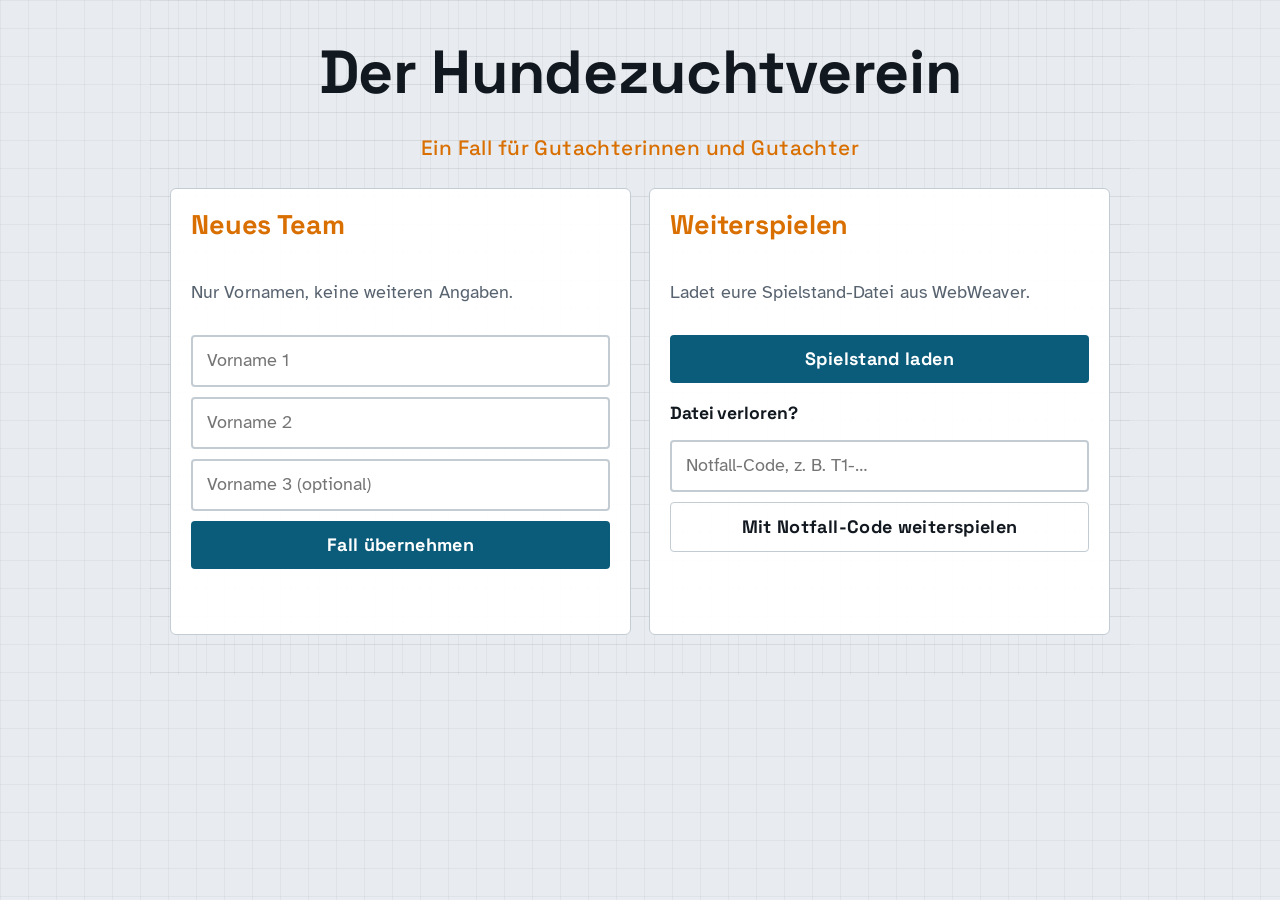
==== commit e1974094: "Add files via upload" ====
--- a/index.html
+++ b/index.html
@@ -5,18 +5,25 @@
 <meta name="viewport" content="width=device-width, initial-scale=1, viewport-fit=cover">
 <meta name="robots" content="noindex">
 <title>Der Hundezuchtverein</title>
-<link rel="stylesheet" href="engine/tresor.css?v=20261101f">
+<link rel="stylesheet" href="engine/tresor.css?v=20261102b">
 </head>
 <body>
 <div id="preview-hint">Das Spiel wird geladen …<br><br>Bleibt diese Meldung stehen, öffnet den Link in Safari und ladet die Seite neu.<br>Hilft das nicht, fehlen Dateien: Bitte der Lehrkraft Bescheid geben.</div>
 <main id="start"></main>
-<script src="engine/tresor.js?v=20261101f"></script>
+<script src="engine/tresor.js?v=20261102b"></script>
 <script>
 TRESOR.start({
   base: '',
+  intro: [
+    { from: 'erzaehler', text: 'Ihr arbeitet im Büro für Tiergenetik. Euer Team ({team}) wird gerufen, wenn jemand Zahlen und Behauptungen gegeneinander hält und niemand mehr weiß, wer recht hat.\n\nIhr seid Gutachterinnen und Gutachter. Ihr urteilt nicht nach Gefühl, sondern nach Belegen.' },
+    { from: 'kemal', text: 'Guten Morgen. Ich bin Kemal Aydın von der Geschäftsstelle des Zuchtvereins. Wir haben ein Problem, und es ist ein ernstes.\n\nVor vier Wochen hat Frau Sommer bei uns einen Welpen gekauft. Seit gestern liegt ihr Brief auf meinem Tisch: Sie hält unser Zuchtbuch für falsch und fordert 1.800 Euro zurück.' },
+    { from: 'kemal', text: 'Der Vorstand weiß nicht, wer recht hat. Enthält das Zuchtbuch Fehler, verliert der Verein seine Zuchtzulassung. Stimmt es und wir zahlen trotzdem, ist das Geld des Vereins weg.\n\nIn zwei Wochen tagt der Vorstand. Bis dahin braucht er euer Gutachten.' },
+    { from: 'kemal', text: 'Das Gutachten hat vier Teile: Zwei schreibt ihr im Spiel, zwei im Unterricht. Heute geht es um Teil 1: Was behauptet Frau Sommer, und was steht wirklich im Zuchtbuch?\n\nBrief, Zuchtbuch und Fotos sind nachempfunden und für das Spiel vereinfacht. Die Bilder sind KI-Bilder.' },
+    { from: 'kemal', text: 'Hinter jedem Rätsel steckt dieselbe Frage: Was belegt das, und was nicht? Kommt ihr nicht weiter, gibt es Tipps. Eine Lösung bekommt ihr nur, wenn ihr sie im Logbuch erklärt.\n\nViel Erfolg, {team}. Das Vereinsbüro ist offen.' }
+  ],
   rooms: [
-    { title: 'Das Vereinsbüro', place: 'Raum 1 · Der Brief der Käuferin', href: 'raum1/index.html', color: '#2F6B4F' },
-    { title: 'Die Zwinger-Stube', place: 'Raum 2 · Der Einspruch des Züchters', href: 'raum2/index.html', color: '#C4552B' }
+    { title: 'Das Vereinsbüro', place: 'Raum 1 · Der Brief der Käuferin', href: 'raum1/index.html', color: '#0B5C7A' },
+    { title: 'Die Zwinger-Stube', place: 'Raum 2 · Der Einspruch des Züchters', href: 'raum2/index.html', color: '#D96F00' }
   ]
 });
 </script>
--- a/engine/tresor.css
+++ b/engine/tresor.css
@@ -1,15 +1,18 @@
-/* HUNDEZUCHTVEREIN · helles Design (Kopie der Engine-Gestaltung, bewusst anders als das Evolutionsspiel) */
-@font-face { font-family: "Bitter"; src: url("fonts/bitter-latin-600-normal.woff2") format("woff2"); font-weight: 600; font-display: swap; }
-@font-face { font-family: "Bitter"; src: url("fonts/bitter-latin-700-normal.woff2") format("woff2"); font-weight: 700; font-display: swap; }
+/* HUNDEZUCHTVEREIN · sachlicher Akten-Look für Klasse 10 (Kopie der Engine-Gestaltung, bewusst anders als das Evolutionsspiel) */
+@font-face { font-family: "Grotesk"; src: url("fonts/space-grotesk-latin-500-normal.woff2") format("woff2"); font-weight: 500; font-display: swap; }
+@font-face { font-family: "Grotesk"; src: url("fonts/space-grotesk-latin-700-normal.woff2") format("woff2"); font-weight: 700; font-display: swap; }
+@font-face { font-family: "PlexMono"; src: url("fonts/ibm-plex-mono-latin-400-normal.woff2") format("woff2"); font-weight: 400; font-display: swap; }
+@font-face { font-family: "PlexMono"; src: url("fonts/ibm-plex-mono-latin-500-normal.woff2") format("woff2"); font-weight: 500; font-display: swap; }
 @font-face { font-family: "Atkinson"; src: url("fonts/atkinson-hyperlegible-latin-400-normal.woff2") format("woff2"); font-weight: 400; font-display: swap; }
 @font-face { font-family: "Atkinson"; src: url("fonts/atkinson-hyperlegible-latin-700-normal.woff2") format("woff2"); font-weight: 700; font-display: swap; }
 
 :root {
-  --night: #F4ECDC; --panel: rgba(255, 252, 245, .97); --panel-solid: #FFFCF5; --line: #CFC1A5;
-  --ink: #2B2A22; --muted: #6A6454; --brass: #2F6B4F; --brass-hi: #C4552B; --ok: #2F7D4F; --no: #B3412B;
-  --paper: #FFF8E1; --paper-ink: #2B2418;
-  --card: #FFFFFF; --card-on: #E3F0E7; --line-hi: #8FA89A; --on-accent: #FFFFFF; --stage-bg: #E4D8C0;
-  --serif: "Bitter", Georgia, "Times New Roman", serif;
+  --night: #E8ECF0; --panel: rgba(255, 255, 255, .98); --panel-solid: #FFFFFF; --line: #C3CBD3;
+  --ink: #12181F; --muted: #586370; --brass: #0B5C7A; --brass-hi: #D96F00; --ok: #1F7A4D; --no: #B42318;
+  --paper: #F6F8FA; --paper-ink: #12181F;
+  --card: #FFFFFF; --card-on: #D9EAF2; --line-hi: #6E8798; --on-accent: #FFFFFF; --stage-bg: #CBD3DA;
+  --serif: "Grotesk", "Segoe UI", system-ui, sans-serif;
+  --mono: "PlexMono", ui-monospace, Menlo, Consolas, monospace;
   --sans: "Atkinson", -apple-system, "Segoe UI", system-ui, sans-serif;
   color-scheme: light;
 }
@@ -28,10 +31,10 @@
 
 .hot:focus-visible { box-shadow: 0 0 0 3px var(--brass-hi); }
 .team-bar { color: var(--brass-hi); }
-.warn { border: 1px solid var(--no); border-radius: 14px; padding: 12px 14px; background: rgba(229,154,138,.08); }
+.warn { border: 1px solid var(--no); border-radius: 4px; padding: 12px 14px; background: rgba(229,154,138,.08); }
 
 /* Knöpfe */
-.btn { display: inline-flex; align-items: center; justify-content: center; min-height: 48px; padding: 10px 20px; border-radius: 14px;
+.btn { display: inline-flex; align-items: center; justify-content: center; min-height: 48px; padding: 10px 20px; border-radius: 4px;
   border: 0; background: var(--brass); color: var(--on-accent); font-weight: 700; cursor: pointer; text-decoration: none; }
 .btn:active { transform: translateY(1px); }
 .btn.ghost { background: transparent; color: var(--ink); border: 1.5px solid var(--line); }
@@ -39,7 +42,7 @@
 .row { display: flex; gap: 10px; flex-wrap: wrap; align-items: center; margin-top: 12px; }
 .row.end { justify-content: flex-end; } .row.center { justify-content: center; }
 .stack { display: grid; gap: 10px; }
-input[type=text], textarea { width: 100%; min-height: 48px; padding: 10px 14px; border-radius: 10px; border: 2px solid var(--line);
+input[type=text], textarea { width: 100%; min-height: 48px; padding: 10px 14px; border-radius: 4px; border: 2px solid var(--line);
   background: #FFFFFF; color: var(--ink); -webkit-user-select: text; user-select: text; }
 .row input[type=text] { flex: 1; min-width: 200px; width: auto; }
 textarea { resize: vertical; line-height: 1.5; }
@@ -52,8 +55,8 @@
   padding-top: env(safe-area-inset-top, 0px); padding-bottom: env(safe-area-inset-bottom, 0px); -webkit-user-select: none; user-select: none; touch-action: manipulation; }
 .scene { position: relative; overflow: hidden; }
 .scene-bg { position: absolute; top: 0; right: 0; bottom: 0; left: 0; width: 100%; height: 100%; object-fit: cover; }
-.hot { position: absolute; background: transparent; border: 0; border-radius: 14px; cursor: pointer; padding: 0; transition: box-shadow .35s, background .35s; }
-.hot.near, .hot.reveal { box-shadow: 0 0 0 2px rgba(196, 85, 43, .55), 0 0 26px rgba(196, 85, 43, .35) inset; background: rgba(196, 85, 43, .07); }
+.hot { position: absolute; background: transparent; border: 0; border-radius: 4px; cursor: pointer; padding: 0; transition: box-shadow .35s, background .35s; }
+.hot.near, .hot.reveal { box-shadow: 0 0 0 2px rgba(217, 111, 0, .55), 0 0 26px rgba(217, 111, 0, .35) inset; background: rgba(217, 111, 0, .07); }
 .dark { position: absolute; top: 0; right: 0; bottom: 0; left: 0; pointer-events: none; display: none; transition: opacity .5s;
   background: radial-gradient(circle at var(--x, 80%) var(--y, 75%), rgba(5, 8, 10, 0) 0, rgba(5, 8, 10, 0) 150px, rgba(5, 8, 10, .55) 260px, rgba(5, 8, 10, .8) 420px); }
 .dark-mode .dark { display: block; }
@@ -61,34 +64,34 @@
 
 .hud { position: absolute; top: 0; left: 0; right: 0; display: flex; justify-content: space-between; align-items: flex-start; gap: 12px;
   padding: calc(12px + env(safe-area-inset-top, 0px)) 16px 12px; pointer-events: none;
-  background: linear-gradient(rgba(255, 252, 245, .92), rgba(255, 252, 245, 0)); }
+  background: linear-gradient(rgba(232, 236, 240, .92), rgba(232, 236, 240, 0)); }
 .hud > * { pointer-events: auto; }
-.hud-title strong { display: block; font-family: var(--serif); font-size: 1.45rem; text-shadow: 0 1px 6px rgba(255, 252, 245, .9); }
+.hud-title strong { display: block; font-family: var(--serif); font-size: 1.45rem; text-shadow: 0 1px 6px rgba(232, 236, 240, .9); }
 .hud-title span { color: var(--muted); font-size: .9rem; }
 .hud-btns { display: flex; gap: 8px; flex-wrap: wrap; justify-content: flex-end; }
-.hud-btn { min-height: 44px; padding: 8px 14px; border-radius: 999px; background: rgba(255, 252, 245, .93); border: 1px solid var(--line); cursor: pointer; }
+.hud-btn { min-height: 44px; padding: 8px 14px; border-radius: 4px; background: rgba(255, 255, 255, .94); border: 1px solid var(--line); cursor: pointer; }
 .inv { position: absolute; left: 50%; transform: translateX(-50%); bottom: calc(12px + env(safe-area-inset-bottom, 0px));
-  display: flex; gap: 8px; align-items: center; padding: 8px 12px; border-radius: 14px; background: rgba(255, 252, 245, .93); border: 1px solid var(--line); max-width: 94vw; overflow-x: auto; }
+  display: flex; gap: 8px; align-items: center; padding: 8px 12px; border-radius: 4px; background: rgba(255, 255, 255, .94); border: 1px solid var(--line); max-width: 94vw; overflow-x: auto; }
 .inv-label { color: var(--muted); font-size: .8rem; margin-right: 4px; }
 .inv-empty { color: var(--muted); font-size: .85rem; font-style: italic; }
-.inv-item { min-height: 44px; padding: 6px 12px; border-radius: 10px; border: 1px solid var(--brass); background: rgba(47, 107, 79, .12); cursor: pointer; font-size: .9rem; }
+.inv-item { min-height: 44px; padding: 6px 12px; border-radius: 4px; border: 1px solid var(--brass); background: rgba(11, 92, 122, .12); cursor: pointer; font-size: .9rem; }
 .rotate { display: none; }
 @media (orientation: portrait) and (max-width: 1100px) {
   .rotate { display: flex; position: absolute; top: 0; right: 0; bottom: 0; left: 0; z-index: 50; background: var(--night); align-items: center; justify-content: center; text-align: center; padding: 30px; font-size: 1.25rem; }
 }
 
 /* Dialoge */
-.dlg { position: fixed; top: 0; right: 0; bottom: 0; left: 0; z-index: 100; background: rgba(40, 52, 44, .55); display: flex; align-items: center; justify-content: center;
+.dlg { position: fixed; top: 0; right: 0; bottom: 0; left: 0; z-index: 100; background: rgba(18, 24, 31, .55); display: flex; align-items: center; justify-content: center;
   padding: calc(16px + env(safe-area-inset-top, 0px)) 16px calc(16px + env(safe-area-inset-bottom, 0px)); }
 .dlg-card { position: relative; width: 100%; max-width: 760px; max-height: 100%; overflow: auto; -webkit-overflow-scrolling: touch;
-  background: var(--panel); border: 1px solid var(--line); border-radius: 22px; padding: 22px 24px; box-shadow: 0 24px 70px rgba(40, 40, 30, .28); }
+  background: var(--panel); border: 1px solid var(--line); border-radius: 6px; padding: 22px 24px; box-shadow: 0 24px 70px rgba(18, 24, 31, .30); }
 .dlg-card h2 { color: var(--brass-hi); font-size: 1.7rem; padding-right: 44px; }
 .dlg-close { position: absolute; top: 10px; right: 10px; width: 44px; height: 44px; border: 0; border-radius: 50%; background: transparent; font-size: 1.8rem; line-height: 1; color: var(--muted); cursor: pointer; }
 .dlg-card p { margin: .4em 0 .8em; }
 .dlg-world { max-width: 620px; font-family: var(--serif); font-size: 1.2rem; }
 .dlg-doc.notebook .doc-text, .dlg-doc.paper .doc-text, .dlg-doc.plaque .doc-text {
   background: var(--paper); color: var(--paper-ink); border-radius: 6px; padding: 18px 20px; font-family: var(--serif); font-size: 1.18rem; line-height: 1.55;
-  box-shadow: 0 8px 24px rgba(40, 40, 30, .22); }
+  box-shadow: 0 8px 24px rgba(18, 24, 31, .24); }
 .dlg-doc.notebook .doc-text { font-style: italic; transform: rotate(-.5deg); }
 .dlg-doc.plaque .doc-text { background: linear-gradient(135deg, #C9A35A, #9C7631); color: #22190A; font-style: normal; }
 .dlg-lock { max-width: 560px; }
@@ -97,7 +100,7 @@
 /* Nachrichten */
 .msg { display: flex; gap: 14px; align-items: flex-start; margin: 10px 0; }
 .msg-face { width: 64px; height: 64px; border-radius: 50%; object-fit: cover; border: 2px solid var(--brass); flex: none; }
-.msg-body { background: rgba(47, 107, 79, .07); border: 1px solid var(--line); border-radius: 4px 14px 14px 14px; padding: 10px 14px; flex: 1; }
+.msg-body { background: rgba(11, 92, 122, .07); border: 1px solid var(--line); border-radius: 4px 14px 14px 14px; padding: 10px 14px; flex: 1; }
 .msg-from { font-size: .85rem; color: var(--muted); margin-bottom: 4px; } .msg-from strong { color: var(--brass-hi); }
 .msg-text p { margin: .2em 0 .5em; }
 .hints { margin-top: 16px; border-top: 1px solid var(--line); padding-top: 12px; }
@@ -105,49 +108,49 @@
 /* Rätsel */
 .prompt { font-size: 1.05rem; }
 .wheels { display: flex; gap: 14px; justify-content: center; margin: 14px 0; }
-.wheel { display: flex; flex-direction: column; align-items: center; background: #FFFFFF; border: 2px solid var(--line); border-radius: 14px; padding: 6px; }
+.wheel { display: flex; flex-direction: column; align-items: center; background: #FFFFFF; border: 2px solid var(--line); border-radius: 4px; padding: 6px; }
 .wheel-btn { width: 64px; height: 52px; border: 0; background: transparent; font-size: 1.3rem; color: var(--brass-hi); cursor: pointer; }
 .wheel-val { font-family: var(--serif); font-size: 2.4rem; font-weight: 700; min-width: 64px; text-align: center; }
 .cards { display: grid; grid-template-columns: repeat(auto-fit, minmax(150px, 1fr)); gap: 12px; margin: 12px 0; }
 .card-item { position: relative; display: flex; flex-direction: column; align-items: center; gap: 4px; padding: 12px; min-height: 140px;
-  background: var(--card); border: 2px solid var(--line); border-radius: 14px; cursor: pointer; }
+  background: var(--card); border: 2px solid var(--line); border-radius: 4px; cursor: pointer; }
 .card-item em { color: var(--muted); font-family: var(--serif); }
 .card-item.picked { border-color: var(--brass); background: #252118; }
 .card-item .num { position: absolute; top: 8px; right: 8px; min-width: 30px; height: 30px; border-radius: 50%; background: var(--brass); color: var(--on-accent); font-weight: 700; line-height: 30px; }
 .card-item .num:empty { display: none; }
 .card-art svg { width: 110px; height: 80px; }
-.select-stage { position: relative; margin: 12px 0; border-radius: 14px; overflow: hidden; }
+.select-stage { position: relative; margin: 12px 0; border-radius: 4px; overflow: hidden; }
 .select-stage img { display: block; width: 100%; }
 .mark { position: absolute; width: 56px; height: 56px; margin: -28px 0 0 -28px; border-radius: 50%; border: 3px solid var(--brass-hi);
-  background: rgba(196, 85, 43, .2); cursor: pointer; box-shadow: 0 0 0 3px rgba(40, 40, 30, .18); }
+  background: rgba(217, 111, 0, .2); cursor: pointer; box-shadow: 0 0 0 3px rgba(18, 24, 31, .18); }
 .mark.on { background: rgba(156, 203, 123, .55); border-color: #DDF2CF; }
 .mark-label { position: absolute; top: 58px; left: 50%; transform: translateX(-50%); white-space: nowrap; background: rgba(10, 14, 16, .85);
   color: var(--ink); padding: 2px 8px; border-radius: 6px; font-size: .85rem; pointer-events: none; }
 .pool { display: flex; flex-wrap: wrap; gap: 8px; min-height: 52px; margin: 10px 0; }
-.chip { min-height: 44px; padding: 8px 14px; border-radius: 999px; border: 2px solid var(--line); background: var(--card); cursor: pointer; }
+.chip { min-height: 44px; padding: 8px 14px; border-radius: 4px; border: 2px solid var(--line); background: var(--card); cursor: pointer; }
 .chip.active { border-color: var(--brass-hi); background: var(--card-on); }
 .targets { display: grid; grid-template-columns: repeat(auto-fit, minmax(200px, 1fr)); gap: 10px; }
-.zone { display: block; width: 100%; text-align: left; min-height: 120px; padding: 12px; border-radius: 14px; border: 2px dashed var(--line); background: rgba(47, 107, 79, .06); cursor: pointer; }
+.zone { display: block; width: 100%; text-align: left; min-height: 120px; padding: 12px; border-radius: 4px; border: 2px dashed var(--line); background: rgba(11, 92, 122, .06); cursor: pointer; }
 .zone strong { display: block; font-family: var(--serif); font-size: 1.15rem; margin-bottom: 6px; }
 .zone-cards { display: flex; flex-wrap: wrap; gap: 6px; }
 .lbl { display: block; margin: 12px 0 6px; font-weight: 700; }
 
 /* Zoom */
-.zoom-box { max-height: 60vh; overflow: auto; border-radius: 14px; background: #000; -webkit-overflow-scrolling: touch; }
+.zoom-box { max-height: 60vh; overflow: auto; border-radius: 4px; background: #000; -webkit-overflow-scrolling: touch; }
 .zoom-box img { display: block; width: 100%; }
 
 /* Akte */
 .dlg-akte { max-width: 820px; }
 .tabs { display: flex; gap: 6px; flex-wrap: wrap; margin: 6px 0 14px; }
-.tab { min-height: 44px; padding: 8px 14px; border-radius: 10px; border: 1px solid var(--line); background: transparent; cursor: pointer; }
+.tab { min-height: 44px; padding: 8px 14px; border-radius: 4px; border: 1px solid var(--line); background: transparent; cursor: pointer; }
 .tab.on { background: var(--brass); color: var(--on-accent); border-color: var(--brass); font-weight: 700; }
-.akte-item { border: 1px solid var(--line); border-radius: 14px; padding: 12px 14px; margin: 10px 0; background: rgba(47, 107, 79, .06); }
+.akte-item { border: 1px solid var(--line); border-radius: 4px; padding: 12px 14px; margin: 10px 0; background: rgba(11, 92, 122, .06); }
 .akte-item.evidence { border-color: var(--brass); }
 .merksatz { border-left: 4px solid var(--brass); padding-left: 12px; font-family: var(--serif); font-size: 1.1rem; }
 
 /* Meldung */
 .toast { position: fixed; left: 50%; top: calc(80px + env(safe-area-inset-top, 0px)); transform: translateX(-50%); z-index: 200; max-width: min(620px, 90vw);
-  background: rgba(255, 252, 245, .97); border: 1px solid var(--brass); border-radius: 14px; padding: 10px 16px; text-align: center; opacity: 0; transition: opacity .3s; pointer-events: none; }
+  background: rgba(255, 255, 255, .98); border: 1px solid var(--brass); border-radius: 4px; padding: 10px 16px; text-align: center; opacity: 0; transition: opacity .3s; pointer-events: none; }
 .toast.show { opacity: 1; }
 
 /* Startseite */
@@ -157,11 +160,11 @@
 .start-head h1 { font-size: clamp(2.4rem, 6vw, 3.8rem); none; }
 .start-head .sub { font-family: var(--serif); font-style: italic; font-size: 1.3rem; color: var(--brass-hi); none; }
 .start-panels { display: grid; grid-template-columns: repeat(auto-fit, minmax(300px, 1fr)); gap: 18px; }
-.panel { background: var(--panel); border: 1px solid var(--line); border-radius: 22px; padding: 20px; display: grid; gap: 10px; align-content: start; }
+.panel { background: var(--panel); border: 1px solid var(--line); border-radius: 6px; padding: 20px; display: grid; gap: 10px; align-content: start; }
 .panel h2 { color: var(--brass-hi); } .panel h3 { font-size: 1.1rem; margin-top: 10px; }
 .team { text-align: center; font-family: var(--serif); font-size: 1.2rem; }
 .plan { display: grid; grid-template-columns: repeat(auto-fit, minmax(210px, 1fr)); gap: 14px; margin: 18px 0; }
-.plan-room { display: flex; flex-direction: column; gap: 4px; min-height: 110px; padding: 16px; border-radius: 16px; text-decoration: none; color: var(--ink);
+.plan-room { display: flex; flex-direction: column; gap: 4px; min-height: 110px; padding: 16px; border-radius: 6px; text-decoration: none; color: var(--ink);
   background: var(--panel); border: 2px solid var(--c, var(--brass)); }
 .plan-room strong { font-family: var(--serif); font-size: 1.3rem; color: var(--c, var(--brass-hi)); }
 .plan-room.closed { border-color: var(--line); opacity: .55; }
@@ -170,7 +173,7 @@
 /* ===== Engine 1.2: Textkarten, Lückensatz, Einspruch, Tabellen, Notfall auf Papier ===== */
 .dlg-card h3 { font-family: var(--serif); font-size: 1.15rem; color: var(--brass-hi); margin: 18px 0 8px; }
 .opts { display: grid; gap: 8px; margin: 8px 0; }
-.opt { display: flex; gap: 12px; align-items: flex-start; text-align: left; min-height: 52px; padding: 10px 14px; border-radius: 14px;
+.opt { display: flex; gap: 12px; align-items: flex-start; text-align: left; min-height: 52px; padding: 10px 14px; border-radius: 4px;
   border: 2px solid var(--line); background: var(--card); cursor: pointer; line-height: 1.4; }
 .opt:hover { border-color: var(--line-hi); }
 .opt.on { border-color: var(--brass-hi); background: var(--card-on); }
@@ -178,34 +181,34 @@
 .opt-text { flex: 1; }
 .cloze { line-height: 2.6; font-size: 1.05rem; margin: 10px 0; }
 .cloze strong { color: var(--brass-hi); font-family: var(--serif); }
-select.gap { display: inline-block; max-width: 100%; min-height: 44px; margin: 2px 4px; padding: 6px 10px; border-radius: 10px;
+select.gap { display: inline-block; max-width: 100%; min-height: 44px; margin: 2px 4px; padding: 6px 10px; border-radius: 4px;
   border: 2px solid var(--brass); background: var(--card); color: var(--ink); font: inherit; }
 .konter { margin-top: 8px; }
-.evi { border: 1px solid var(--line); border-radius: 10px; margin: 6px 0; padding: 6px 12px; background: rgba(47, 107, 79, .06); }
+.evi { border: 1px solid var(--line); border-radius: 4px; margin: 6px 0; padding: 6px 12px; background: rgba(11, 92, 122, .06); }
 .evi summary { cursor: pointer; min-height: 44px; display: flex; align-items: center; font-weight: 700; }
 .evi .doc-text { background: transparent; padding: 4px 0 8px; }
 .tbl-wrap { overflow-x: auto; margin: 8px 0; }
 table.data { border-collapse: collapse; width: 100%; font-size: .95rem; }
 table.data th, table.data td { border: 1px solid var(--line); padding: 6px 10px; text-align: left; }
 table.data th { background: #1B2A2B; color: var(--brass-hi); font-family: var(--serif); }
-.paper-task { border-left: 4px solid var(--brass); padding: 8px 12px; background: rgba(47, 107, 79, .08); }
+.paper-task { border-left: 4px solid var(--brass); padding: 8px 12px; background: rgba(11, 92, 122, .08); }
 .check { display: flex; gap: 10px; align-items: center; min-height: 48px; cursor: pointer; }
 .check input { width: 26px; height: 26px; accent-color: #C99A45; }
 
-.einspruch-sum { margin: 14px 0 4px; padding: 8px 12px; border-left: 4px solid var(--brass); background: rgba(47, 107, 79, .08); font-size: .95rem; }
+.einspruch-sum { margin: 14px 0 4px; padding: 8px 12px; border-left: 4px solid var(--brass); background: rgba(11, 92, 122, .08); font-size: .95rem; }
 
 /* ===== Engine 1.3: optionale Sprachaufnahmen ===== */
-.audio-box { margin: 10px 0 12px; padding: 8px 12px; border: 1px solid var(--line); border-radius: 14px; background: rgba(47, 107, 79, .07); }
+.audio-box { margin: 10px 0 12px; padding: 8px 12px; border: 1px solid var(--line); border-radius: 4px; background: rgba(11, 92, 122, .07); }
 .audio-label { display: block; font-size: .85rem; color: var(--muted); margin-bottom: 4px; }
 .audio-box audio { width: 100%; min-height: 44px; }
-.dlg-doc.paper .audio-box, .dlg-doc.notebook .audio-box { background: rgba(47, 107, 79, .08); }
+.dlg-doc.paper .audio-box, .dlg-doc.notebook .audio-box { background: rgba(11, 92, 122, .08); }
 
 /* ===== Engine 1.3: Nachschlagen ===== */
-.ref { border: 1px solid var(--line); border-radius: 14px; padding: 2px 14px 8px; margin: 12px 0 14px; background: rgba(47, 107, 79, .06); }
+.ref { border: 1px solid var(--line); border-radius: 4px; padding: 2px 14px 8px; margin: 12px 0 14px; background: rgba(11, 92, 122, .06); }
 .ref summary { min-height: 44px; display: flex; align-items: center; font-weight: 700; color: var(--brass-hi); cursor: pointer; }
 .ref-item { margin: 6px 0 10px; padding-top: 8px; border-top: 1px dashed var(--line); font-size: .98rem; }
-.ref-item .doc-text { font-family: var(--serif); font-size: 1.05rem; background: rgba(47, 107, 79, .07); padding: 8px 12px; border-radius: 8px; }
-.ref-own { font-style: italic; background: rgba(47, 107, 79, .08); border-left: 4px solid var(--brass); padding: 6px 12px; }
+.ref-item .doc-text { font-family: var(--serif); font-size: 1.05rem; background: rgba(11, 92, 122, .07); padding: 8px 12px; border-radius: 3px; }
+.ref-own { font-style: italic; background: rgba(11, 92, 122, .08); border-left: 4px solid var(--brass); padding: 6px 12px; }
 
 /* Freitext mit Nachschlagen: auf breiten Bildschirmen zwei Spalten (links schreiben, rechts nachschlagen) */
 @media (min-width: 900px) {
@@ -220,27 +223,27 @@
 /* ---------- Neue Rätselformate ab Engine 1.4 ---------- */
 /* Markieren im Text: Farbe nie allein, hinter jeder Markierung steht das Wort in Klammern */
 .pens { display: flex; flex-wrap: wrap; gap: 8px; margin: 10px 0; }
-.pen { min-height: 48px; padding: 8px 16px; border-radius: 999px; border: 2px solid var(--line); background: var(--card); color: var(--ink); cursor: pointer; font: inherit; }
+.pen { min-height: 48px; padding: 8px 16px; border-radius: 4px; border: 2px solid var(--line); background: var(--card); color: var(--ink); cursor: pointer; font: inherit; }
 .pen.on { border-color: var(--brass-hi); background: var(--card-on); font-weight: 700; }
-.markup-text { line-height: 2.3; font-size: 1.08rem; margin: 12px 0; padding: 14px; border-radius: 14px; background: rgba(47, 107, 79, .07); border: 1px solid var(--line); }
-.seg { display: inline; padding: 4px 6px; margin: 0 1px; border-radius: 8px; border: 2px solid transparent; background: transparent; color: var(--ink); font: inherit; text-align: left; cursor: pointer; }
+.markup-text { line-height: 2.3; font-size: 1.08rem; margin: 12px 0; padding: 14px; border-radius: 4px; background: rgba(11, 92, 122, .07); border: 1px solid var(--line); }
+.seg { display: inline; padding: 4px 6px; margin: 0 1px; border-radius: 3px; border: 2px solid transparent; background: transparent; color: var(--ink); font: inherit; text-align: left; cursor: pointer; }
 .seg:hover { border-color: var(--line-hi); }
 .seg-nr { font-family: var(--serif); font-weight: 700; color: var(--brass-hi); }
 .seg-tag { font-weight: 700; font-size: .9rem; }
-.seg.m-beo { border-bottom: 4px solid var(--brass-hi); background: rgba(196, 85, 43, .18); }
+.seg.m-beo { border-bottom: 4px solid var(--brass-hi); background: rgba(217, 111, 0, .18); }
 .seg.m-deu { border: 2px dashed #9CCB7B; background: rgba(156, 203, 123, .16); }
 /* Nachfragen */
-.annahmen { margin: 10px 0; padding: 10px 14px; border-left: 4px solid var(--brass); background: rgba(47, 107, 79, .08); font-size: .97rem; }
+.annahmen { margin: 10px 0; padding: 10px 14px; border-left: 4px solid var(--brass); background: rgba(11, 92, 122, .08); font-size: .97rem; }
 .annahmen p { margin: 6px 0; }
 .nf-rows { display: grid; gap: 14px; margin: 12px 0; }
-.nf-row { padding: 12px 14px; border-radius: 14px; border: 1px solid var(--line); background: rgba(47, 107, 79, .06); }
+.nf-row { padding: 12px 14px; border-radius: 4px; border: 1px solid var(--line); background: rgba(11, 92, 122, .06); }
 .nf-say { margin: 0 0 8px; font-family: var(--serif); font-size: 1.08rem; }
 .nf-reply { margin-top: 8px; }
 .nf-label { display: block; margin-top: 8px; }
 /* Netz verbinden */
-.net-stage { position: relative; height: 430px; margin: 12px 0 6px; border-radius: 14px; border: 1px dashed var(--line); background: rgba(47, 107, 79, .06); overflow: hidden; }
+.net-stage { position: relative; height: 430px; margin: 12px 0 6px; border-radius: 4px; border: 1px dashed var(--line); background: rgba(11, 92, 122, .06); overflow: hidden; }
 .net-lines { position: absolute; left: 0; top: 0; width: 100%; height: 100%; pointer-events: none; }
-.net-node { position: absolute; transform: translate(-50%, -50%); width: 34%; min-width: 150px; max-width: 260px; padding: 10px 12px; text-align: left; border-radius: 14px;
+.net-node { position: absolute; transform: translate(-50%, -50%); width: 34%; min-width: 150px; max-width: 260px; padding: 10px 12px; text-align: left; border-radius: 4px;
   border: 2px solid var(--line); background: var(--panel-solid); color: var(--ink); font: inherit; font-size: .95rem; line-height: 1.35; cursor: pointer; display: flex; gap: 8px; align-items: flex-start; z-index: 1; }
 .net-node strong { flex: none; font-family: var(--serif); color: var(--brass-hi); }
 .net-node.from { border-color: var(--brass-hi); background: var(--card-on); }
@@ -249,7 +252,7 @@
 @media (max-width: 640px) { .net-stage { height: 560px; } .net-node { width: 44%; } }
 /* Aufgabe auf Papier */
 .sample-chain { margin: 10px 0; padding-left: 1.4em; }
-.sample-chain li { margin: 6px 0; padding: 6px 10px; border-radius: 10px; background: rgba(47, 107, 79, .08); list-style: decimal; }
+.sample-chain li { margin: 6px 0; padding: 6px 10px; border-radius: 4px; background: rgba(11, 92, 122, .08); list-style: decimal; }
 .sample-chain li + li::before { content: ''; }
 
 /* ---------- Schloss-Animation ab Engine 1.5 ---------- */
@@ -257,15 +260,15 @@
   background: radial-gradient(circle at 50% 42%, #1B2A2C 0%, #080C0D 70%); color: var(--ink); overflow: hidden; animation: fxFade .35s ease-out; }
 .fx-lock.out { opacity: 0; transition: opacity .3s; }
 .fx-glow { position: absolute; left: 50%; top: 40%; width: 640px; height: 640px; margin: -320px 0 0 -320px; border-radius: 50%; opacity: 0;
-  background: radial-gradient(circle, rgba(196, 85, 43, .55) 0%, rgba(47, 107, 79, .18) 40%, rgba(47, 107, 79, 0) 70%); animation: fxGlow 2.4s ease-out 2.35s forwards; }
+  background: radial-gradient(circle, rgba(217, 111, 0, .55) 0%, rgba(11, 92, 122, .18) 40%, rgba(11, 92, 122, 0) 70%); animation: fxGlow 2.4s ease-out 2.35s forwards; }
 .fx-ring { position: absolute; left: 50%; top: 40%; width: 260px; height: 260px; margin: -130px 0 0 -130px; border-radius: 50%; border: 4px solid var(--brass-hi); opacity: 0; animation: fxRing 1.3s ease-out 2.45s forwards; }
 .fx-ring.r2 { animation-delay: 2.75s; border-width: 2px; }
 .fx-stage { position: relative; width: min(240px, 52vw); }
-.fx-svg { width: 100%; height: auto; display: block; filter: drop-shadow(0 8px 24px rgba(40, 40, 30, .28)); animation: fxShake .5s ease-in-out 1.95s; }
+.fx-svg { width: 100%; height: auto; display: block; filter: drop-shadow(0 8px 24px rgba(18, 24, 31, .30)); animation: fxShake .5s ease-in-out 1.95s; }
 .fx-shackle { transform-origin: 82px 132px; animation: fxShackle 1s ease-in-out 2.35s forwards; }
 .fx-body { animation: fxFlash .9s ease-out 2.35s; }
 .fx-sparks { position: absolute; left: 50%; top: 47%; width: 0; height: 0; }
-.spark { position: absolute; left: -4px; top: -4px; width: 8px; height: 8px; border-radius: 50%; background: var(--brass-hi); box-shadow: 0 0 10px 2px rgba(196, 85, 43, .9); opacity: 0;
+.spark { position: absolute; left: -4px; top: -4px; width: 8px; height: 8px; border-radius: 50%; background: var(--brass-hi); box-shadow: 0 0 10px 2px rgba(217, 111, 0, .9); opacity: 0;
   animation: fxSpark 1.2s ease-out calc(2.45s + var(--dl)) forwards; }
 .fx-lamps { display: flex; gap: 26px; margin: 18px 0 10px; }
 .fx-lamp { display: flex; flex-direction: column; align-items: center; gap: 6px; font-size: .95rem; color: var(--muted); }
@@ -277,7 +280,7 @@
 .fx-text { margin: 0 0 18px; max-width: 34em; font-size: 1.1rem; opacity: 0; animation: fxIn .7s ease-out 3.5s forwards; }
 .fx-next { opacity: 0; pointer-events: none; animation: fxIn .5s ease-out 4.1s forwards; }
 .fx-lock.done .fx-next { opacity: 1; pointer-events: auto; animation: none; }
-.fx-skip { position: absolute; top: calc(14px + env(safe-area-inset-top, 0px)); right: 16px; min-height: 44px; padding: 8px 14px; background: transparent; border: 1.5px solid var(--line); border-radius: 14px; color: var(--muted); font: inherit; cursor: pointer; }
+.fx-skip { position: absolute; top: calc(14px + env(safe-area-inset-top, 0px)); right: 16px; min-height: 44px; padding: 8px 14px; background: transparent; border: 1.5px solid var(--line); border-radius: 4px; color: var(--muted); font: inherit; cursor: pointer; }
 .fx-lock.done .fx-skip { display: none; }
 @keyframes fxFade { from { opacity: 0; } to { opacity: 1; } }
 @keyframes fxLamp { to { background: #FFE9A8; border-color: #FFF4CF; box-shadow: 0 0 18px 6px rgba(255, 224, 140, .85); } }
@@ -305,10 +308,10 @@
 .fx-svg { overflow: visible; }
 
 /* ---------- V2.1: kompaktere Rätsel, lesbarere Markierung ---------- */
-.pen { display: flex; flex-direction: column; align-items: flex-start; gap: 2px; text-align: left; border-radius: 16px; padding: 8px 16px; }
+.pen { display: flex; flex-direction: column; align-items: flex-start; gap: 2px; text-align: left; border-radius: 6px; padding: 8px 16px; }
 .pen small { font-weight: 400; font-size: .85rem; color: var(--muted); }
 .markup-text { display: grid; gap: 6px; line-height: 1.45; padding: 10px; font-size: 1.05rem; }
-.seg { display: flex; gap: 10px; align-items: baseline; width: 100%; min-height: 48px; margin: 0; padding: 8px 12px; border-radius: 10px; }
+.seg { display: flex; gap: 10px; align-items: baseline; width: 100%; min-height: 48px; margin: 0; padding: 8px 12px; border-radius: 4px; }
 .seg-text { flex: 1; }
 .seg-tag { flex: none; margin-left: auto; white-space: nowrap; font-size: .85rem; }
 .markup-note { margin: 6px 2px 0; }
@@ -336,15 +339,15 @@
 @media (min-width: 900px) { .obj-wrap { grid-template-columns: minmax(0, 1.15fr) minmax(0, 1fr); align-items: start; } }
 .obj-tools { margin: 0 0 8px; }
 .obj-tools .pen { min-height: 44px; padding: 6px 14px; }
-.obj-stage { position: relative; display: inline-block; max-width: 100%; border-radius: 14px; overflow: hidden; background: #000; vertical-align: top; }
+.obj-stage { position: relative; display: inline-block; max-width: 100%; border-radius: 4px; overflow: hidden; background: #000; vertical-align: top; }
 .obj-stage img { display: block; max-width: 100%; max-height: 52vh; width: auto; height: auto; }
 .obj-spots { position: absolute; inset: 0; }
-.obj-spot { position: absolute; min-width: 44px; min-height: 44px; border: 2px dashed rgba(196, 85, 43, .75); border-radius: 10px; background: rgba(196, 85, 43, .08); cursor: pointer; padding: 0; color: var(--ink); }
-.obj-spot.sel { border-style: solid; border-color: var(--brass-hi); background: rgba(196, 85, 43, .22); }
+.obj-spot { position: absolute; min-width: 44px; min-height: 44px; border: 2px dashed rgba(217, 111, 0, .75); border-radius: 4px; background: rgba(217, 111, 0, .08); cursor: pointer; padding: 0; color: var(--ink); }
+.obj-spot.sel { border-style: solid; border-color: var(--brass-hi); background: rgba(217, 111, 0, .22); }
 .obj-spot.marked { border: 3px solid #9CCB7B; background: rgba(156, 203, 123, .2); }
 .obj-tag { position: absolute; left: 50%; bottom: 100%; transform: translate(-50%, -2px); white-space: nowrap; font-size: .8rem; background: rgba(10, 14, 16, .9); padding: 1px 6px; border-radius: 6px; pointer-events: none; }
 .obj-tag:empty { display: none; }
-.obj-befund { min-height: 88px; padding: 10px 12px; border-radius: 14px; border: 1px solid var(--line); background: rgba(47, 107, 79, .07); font-size: .98rem; }
+.obj-befund { min-height: 88px; padding: 10px 12px; border-radius: 4px; border: 1px solid var(--line); background: rgba(11, 92, 122, .07); font-size: .98rem; }
 .obj-befund p { margin: 0 0 6px; }
 .obj-rows { display: grid; gap: 6px; margin-top: 10px; }
 .obj-row { display: grid; grid-template-columns: minmax(0, 1fr) minmax(0, 13em); gap: 8px; align-items: center; font-size: .95rem; }
@@ -352,35 +355,35 @@
 .wd-wrap { display: grid; gap: 14px; margin: 8px 0; }
 @media (min-width: 760px) { .wd-wrap { grid-template-columns: 1fr 1fr; } }
 .wd-col h3 { margin-top: 4px; }
-.wd-block { margin: 0 0 10px; padding: 8px 10px; border-radius: 14px; border: 1px solid var(--line); background: rgba(47, 107, 79, .06); }
+.wd-block { margin: 0 0 10px; padding: 8px 10px; border-radius: 4px; border: 1px solid var(--line); background: rgba(11, 92, 122, .06); }
 .wd-title { display: block; font-family: var(--serif); color: var(--brass-hi); margin-bottom: 4px; }
 .wd-items { display: flex; flex-wrap: wrap; gap: 6px; }
-.wd-item { display: inline-block; text-align: left; min-height: 44px; margin: 0; padding: 8px 12px; border-radius: 10px; border: 2px solid var(--line); background: var(--card); color: var(--ink); font: inherit; cursor: pointer; }
+.wd-item { display: inline-block; text-align: left; min-height: 44px; margin: 0; padding: 8px 12px; border-radius: 4px; border: 2px solid var(--line); background: var(--card); color: var(--ink); font: inherit; cursor: pointer; }
 .wd-item.on { border-color: var(--brass-hi); background: var(--card-on); font-weight: 700; }
 table.tb-fill td { padding: 4px; }
-.tb-cell { width: 100%; min-height: 44px; padding: 6px 8px; border-radius: 8px; border: 2px dashed var(--line); background: var(--card); color: var(--muted); font: inherit; cursor: pointer; }
+.tb-cell { width: 100%; min-height: 44px; padding: 6px 8px; border-radius: 3px; border: 2px dashed var(--line); background: var(--card); color: var(--muted); font: inherit; cursor: pointer; }
 /* Zustände nur als Wort, alle gleich umrandet: Farbe darf nicht wie richtig/falsch wirken */
 .tb-cell.s-j, .tb-cell.s-n, .tb-cell.s-x { border: 2px solid var(--brass); color: var(--ink); }
-.doc-img { display: block; max-width: 100%; max-height: 40vh; margin: 6px 0; border-radius: 8px; }
+.doc-img { display: block; max-width: 100%; max-height: 40vh; margin: 6px 0; border-radius: 3px; }
 /* ---------- Engine 1.9: Untersuchungsobjekt „zeigen“ schrittweise ---------- */
 .obj-right { display: grid; gap: 10px; align-content: start; }
-.obj-step { padding: 10px 14px; border-radius: 14px; border: 2px solid var(--brass); background: rgba(47, 107, 79, .08); }
+.obj-step { padding: 10px 14px; border-radius: 4px; border: 2px solid var(--brass); background: rgba(11, 92, 122, .08); }
 .obj-step p { margin: 0 0 6px; }
 .obj-step .row { margin-top: 4px; }
 .obj-step-nr { font-size: .85rem; color: var(--muted); }
 .obj-step-text { font-family: var(--serif); font-size: 1.2rem; }
 .obj-list { display: grid; gap: 4px; }
 .obj-li { display: grid; grid-template-columns: 1.6em minmax(0, 1fr) auto; gap: 8px; align-items: center; min-height: 44px; padding: 6px 10px; text-align: left;
-  border-radius: 10px; border: 1px solid var(--line); background: rgba(47, 107, 79, .06); color: var(--ink); font: inherit; font-size: .92rem; cursor: pointer; }
+  border-radius: 4px; border: 1px solid var(--line); background: rgba(11, 92, 122, .06); color: var(--ink); font: inherit; font-size: .92rem; cursor: pointer; }
 .obj-li.on { border: 2px solid var(--brass-hi); }
 .obj-li-nr { font-family: var(--serif); color: var(--brass-hi); font-weight: 700; }
 .obj-li-ans { white-space: nowrap; font-size: .88rem; }
 
 /* ---------- Engine 2.0: Sammelwand, Simulation, Freitext mit Haken ---------- */
 .dlg-card.dlg-wall { max-width: 1100px; }
-.wall-board { position: relative; border-radius: 14px; border: 1px dashed var(--line); background: rgba(47, 107, 79, .06); overflow: auto; touch-action: none; }
-.wall-card { position: absolute; width: 22%; min-height: 64px; padding: 8px 10px; border-radius: 10px; border: 2px solid var(--line); background: var(--panel-solid);
-  color: var(--ink); cursor: grab; user-select: none; -webkit-user-select: none; font-size: .9rem; line-height: 1.3; box-shadow: 0 4px 12px rgba(40, 40, 30, .18); }
+.wall-board { position: relative; border-radius: 4px; border: 1px dashed var(--line); background: rgba(11, 92, 122, .06); overflow: auto; touch-action: none; }
+.wall-card { position: absolute; width: 22%; min-height: 64px; padding: 8px 10px; border-radius: 4px; border: 2px solid var(--line); background: var(--panel-solid);
+  color: var(--ink); cursor: grab; user-select: none; -webkit-user-select: none; font-size: .9rem; line-height: 1.3; box-shadow: 0 4px 12px rgba(18, 24, 31, .18); }
 .wall-card.drag { cursor: grabbing; border-color: var(--brass-hi); z-index: 5; }
 .wall-card strong { display: block; }
 .wall-tag { display: block; font-size: .75rem; color: var(--brass-hi); text-transform: uppercase; letter-spacing: .04em; margin-bottom: 2px; }
@@ -392,8 +395,19 @@
 .sim-ctl { display: flex; flex-wrap: wrap; gap: 6px; align-items: center; }
 .sim-ctl-label { width: 100%; font-size: .9rem; }
 .sim-ctl .pen { min-height: 44px; padding: 6px 12px; }
-.sim-out { min-height: 120px; padding: 10px 12px; border-radius: 14px; border: 1px solid var(--line); background: rgba(47, 107, 79, .06); }
+.sim-out { min-height: 120px; padding: 10px 12px; border-radius: 4px; border: 1px solid var(--line); background: rgba(11, 92, 122, .06); }
 .sim-saved { margin-top: 8px; font-size: .92rem; }
 .sim-saved p { margin: 2px 0; }
 .ft-checks { margin: 8px 0; }
 .ft-sample { margin: 8px 0; }
+
+/* Akten-Look */
+body { letter-spacing: .005em; }
+#start, body { background-image: linear-gradient(rgba(18,24,31,.045) 1px, transparent 1px), linear-gradient(90deg, rgba(18,24,31,.045) 1px, transparent 1px); background-size: 28px 28px; }
+.scene { background-image: none; }
+.msg-from, .hint, .muted.small, .tag, .team-bar, .hud-title span, .plan-room span, .sub { font-style: normal; font-family: var(--mono); font-size: .82em; letter-spacing: .02em; }
+.msg-from strong { font-family: var(--serif); text-transform: none; }
+.btn, .hud-btn { font-family: var(--serif); letter-spacing: .02em; }
+.dlg, .panel, .plan-room { border-width: 1px; }
+.dlg h2, h1, h2, h3 { letter-spacing: -.005em; }
+.start-head .sub { font-style: normal; }
